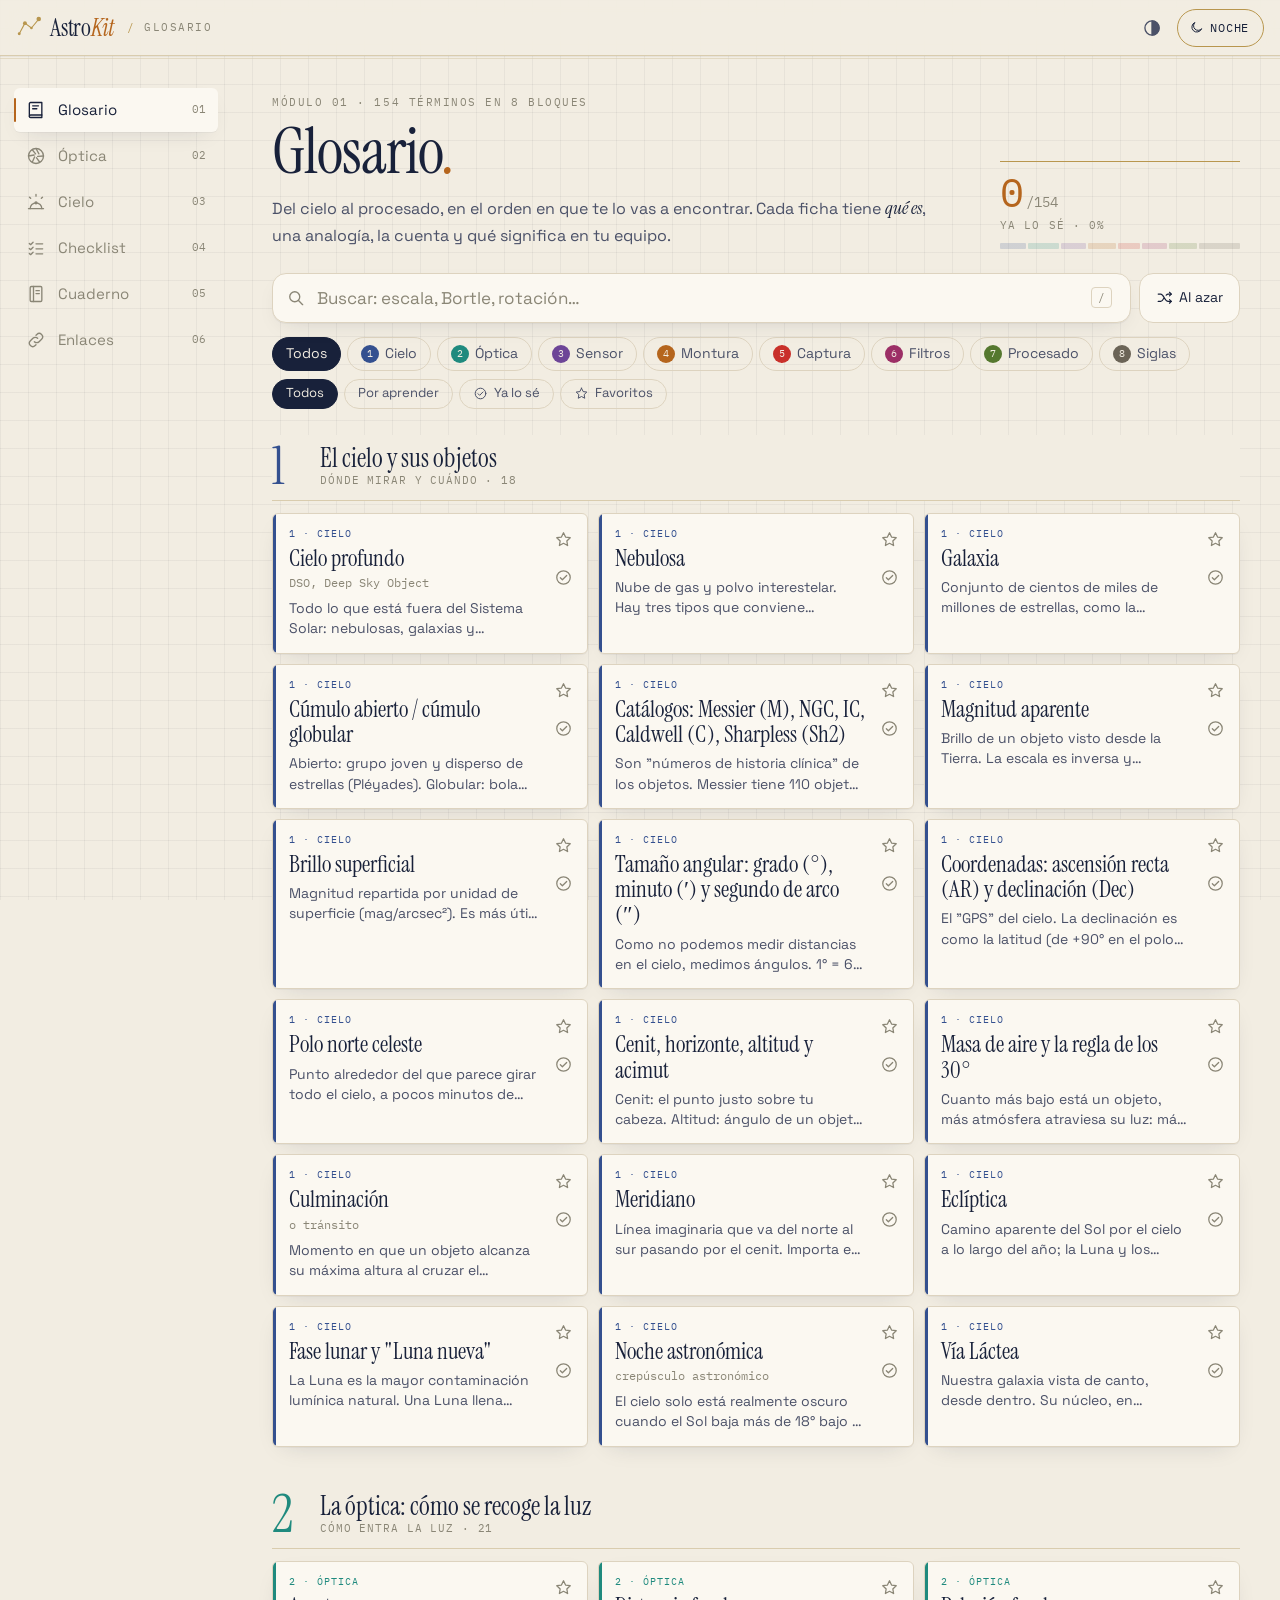
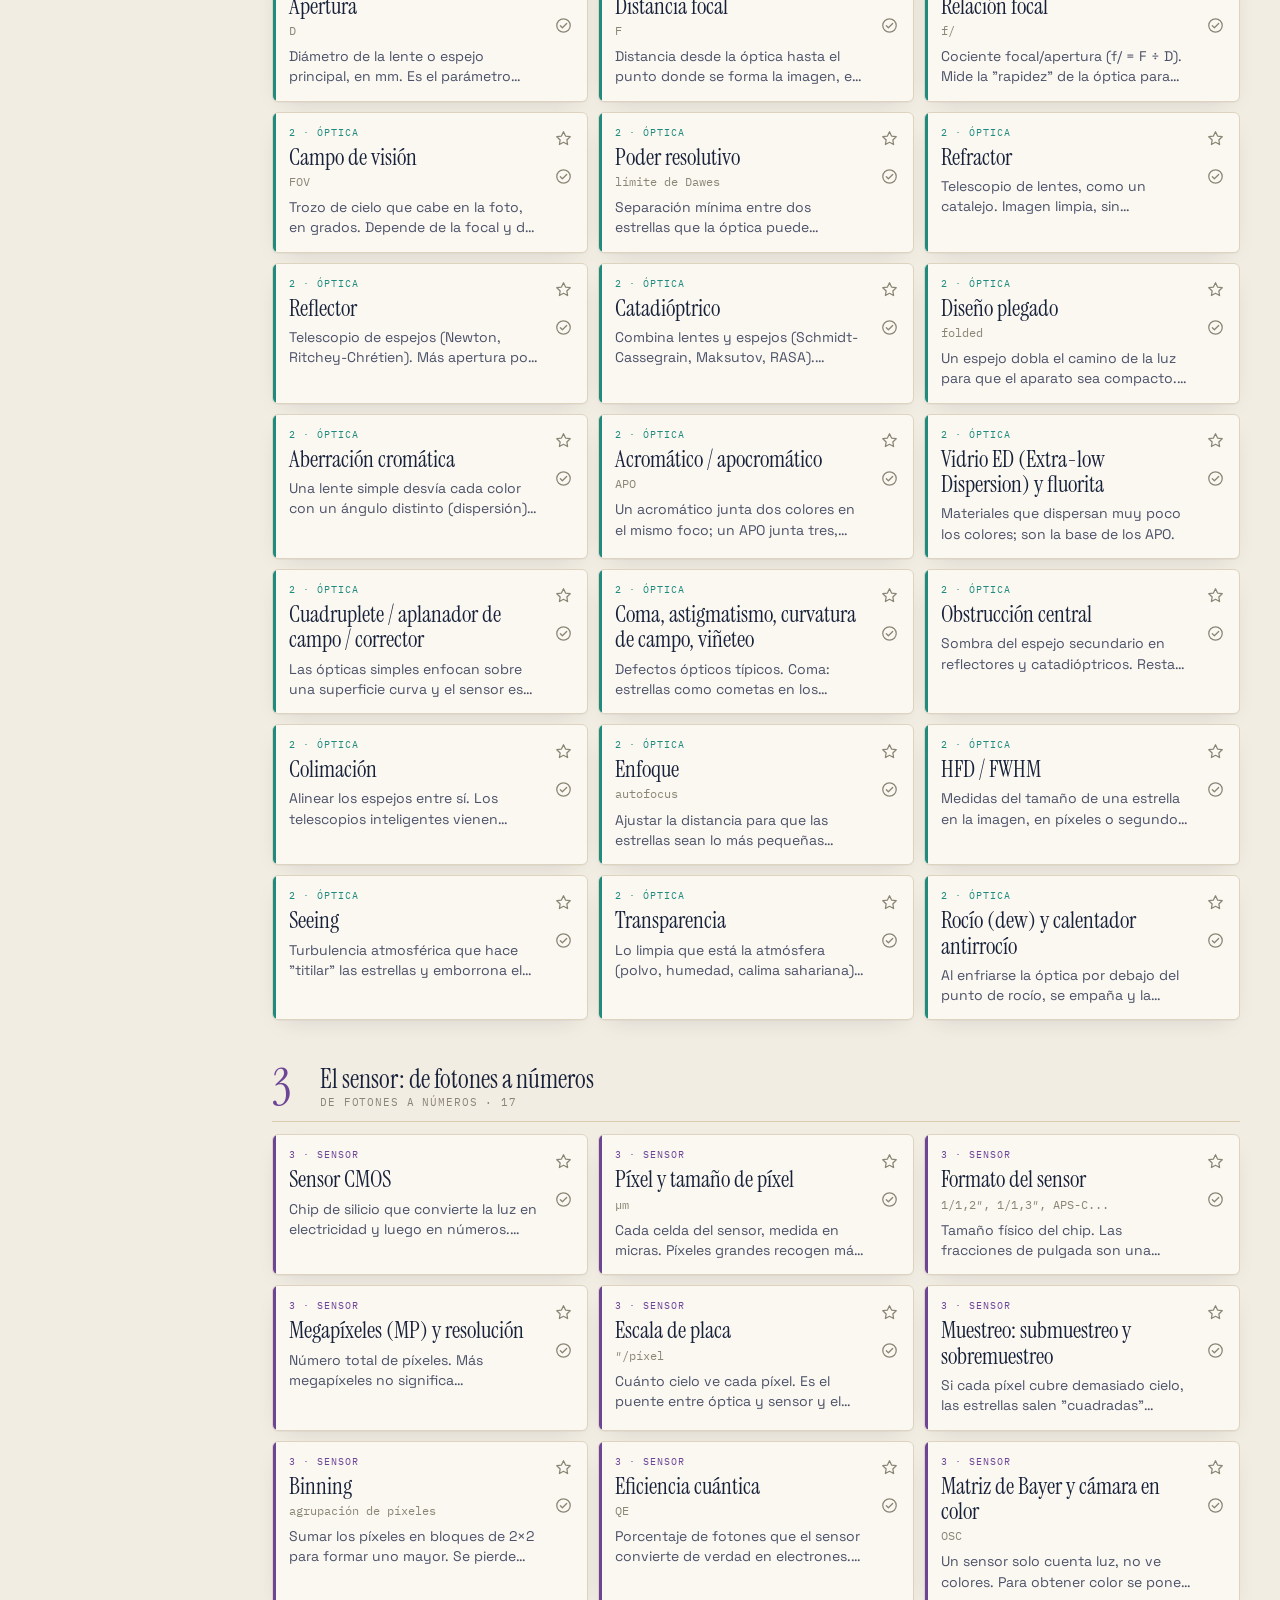
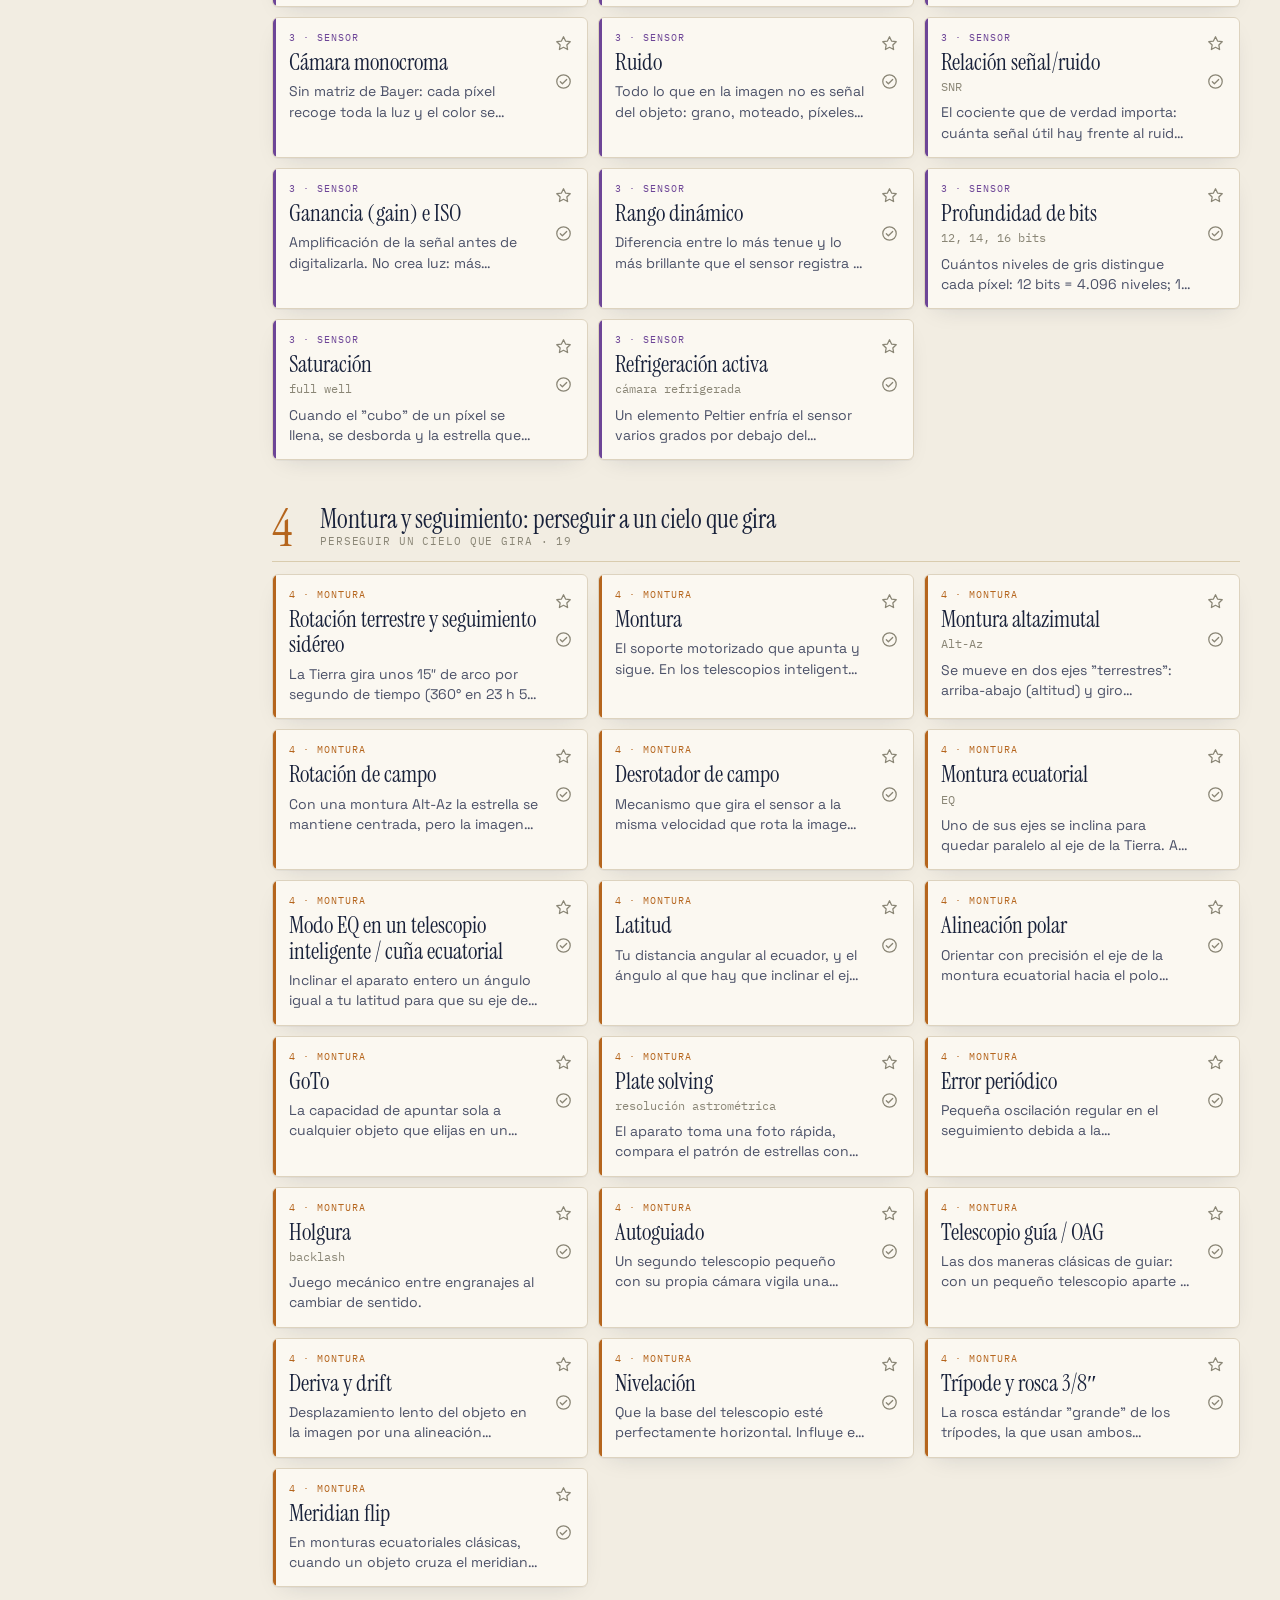
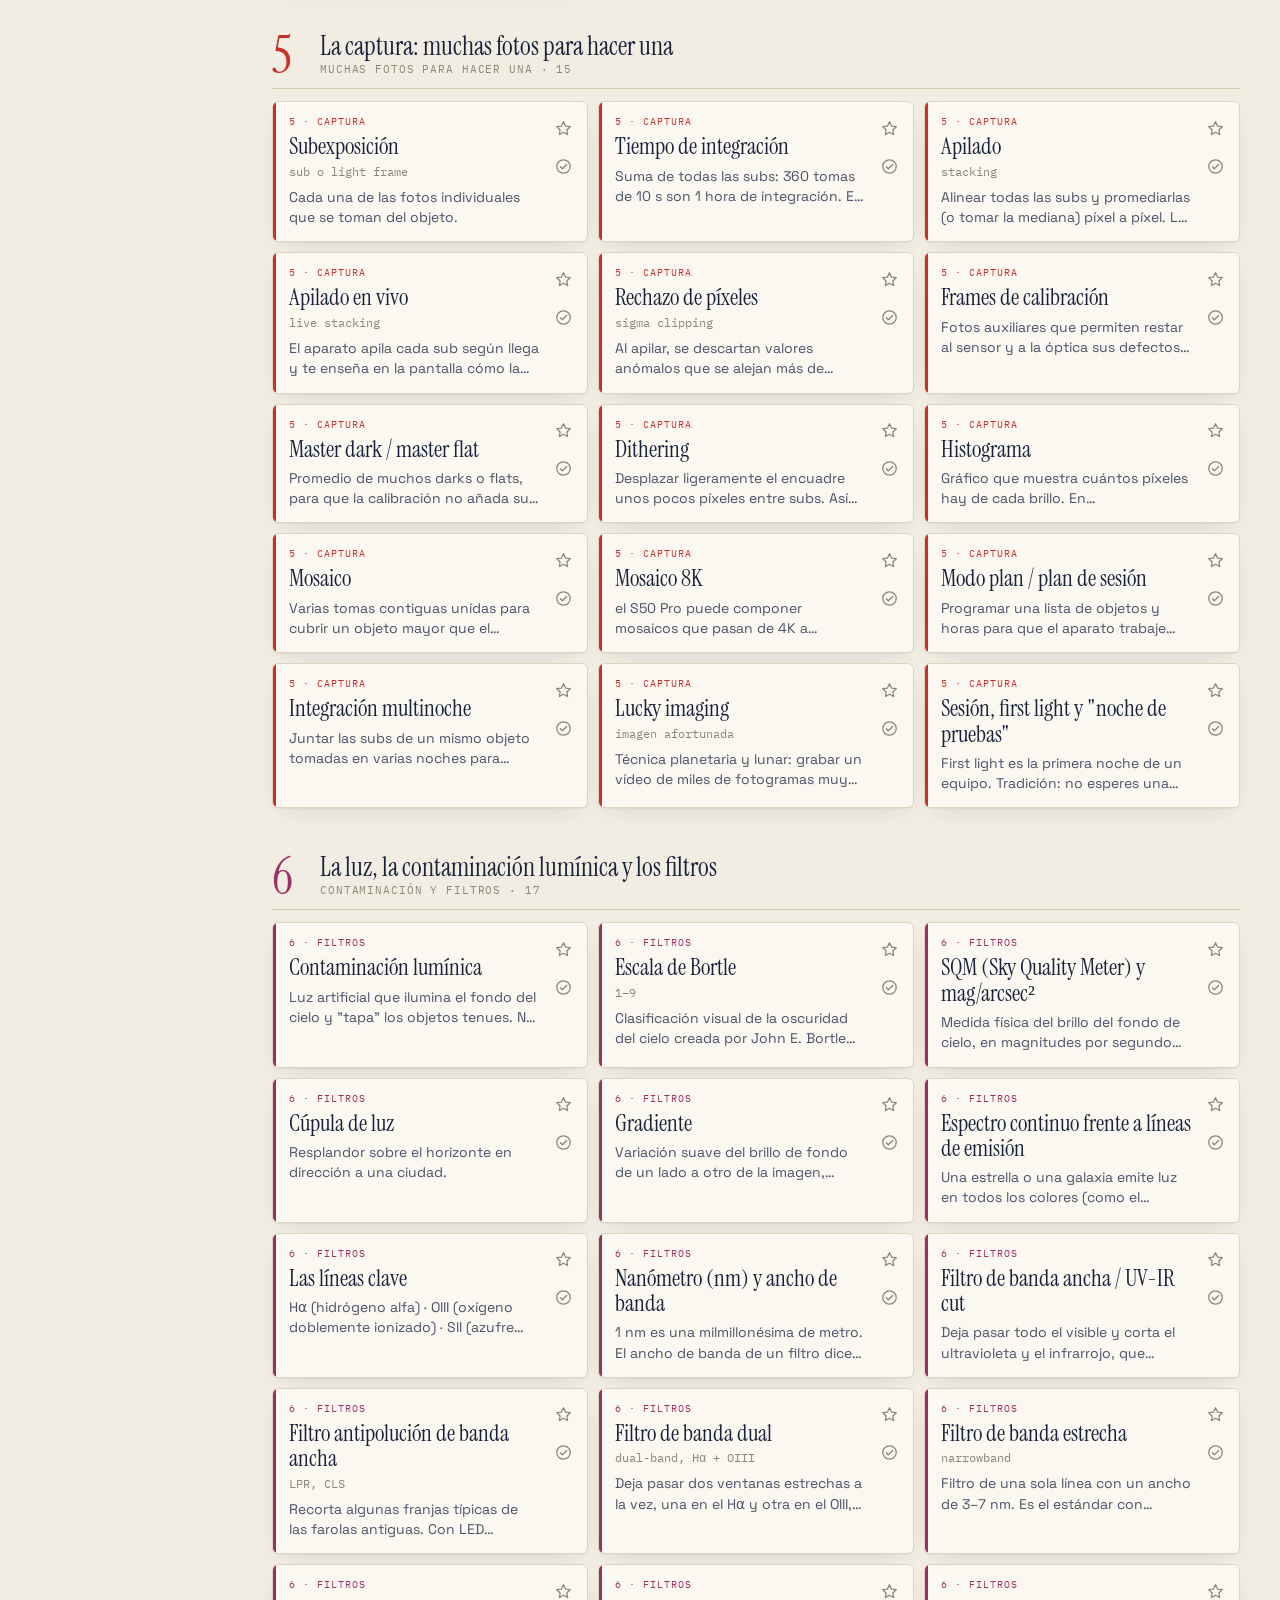
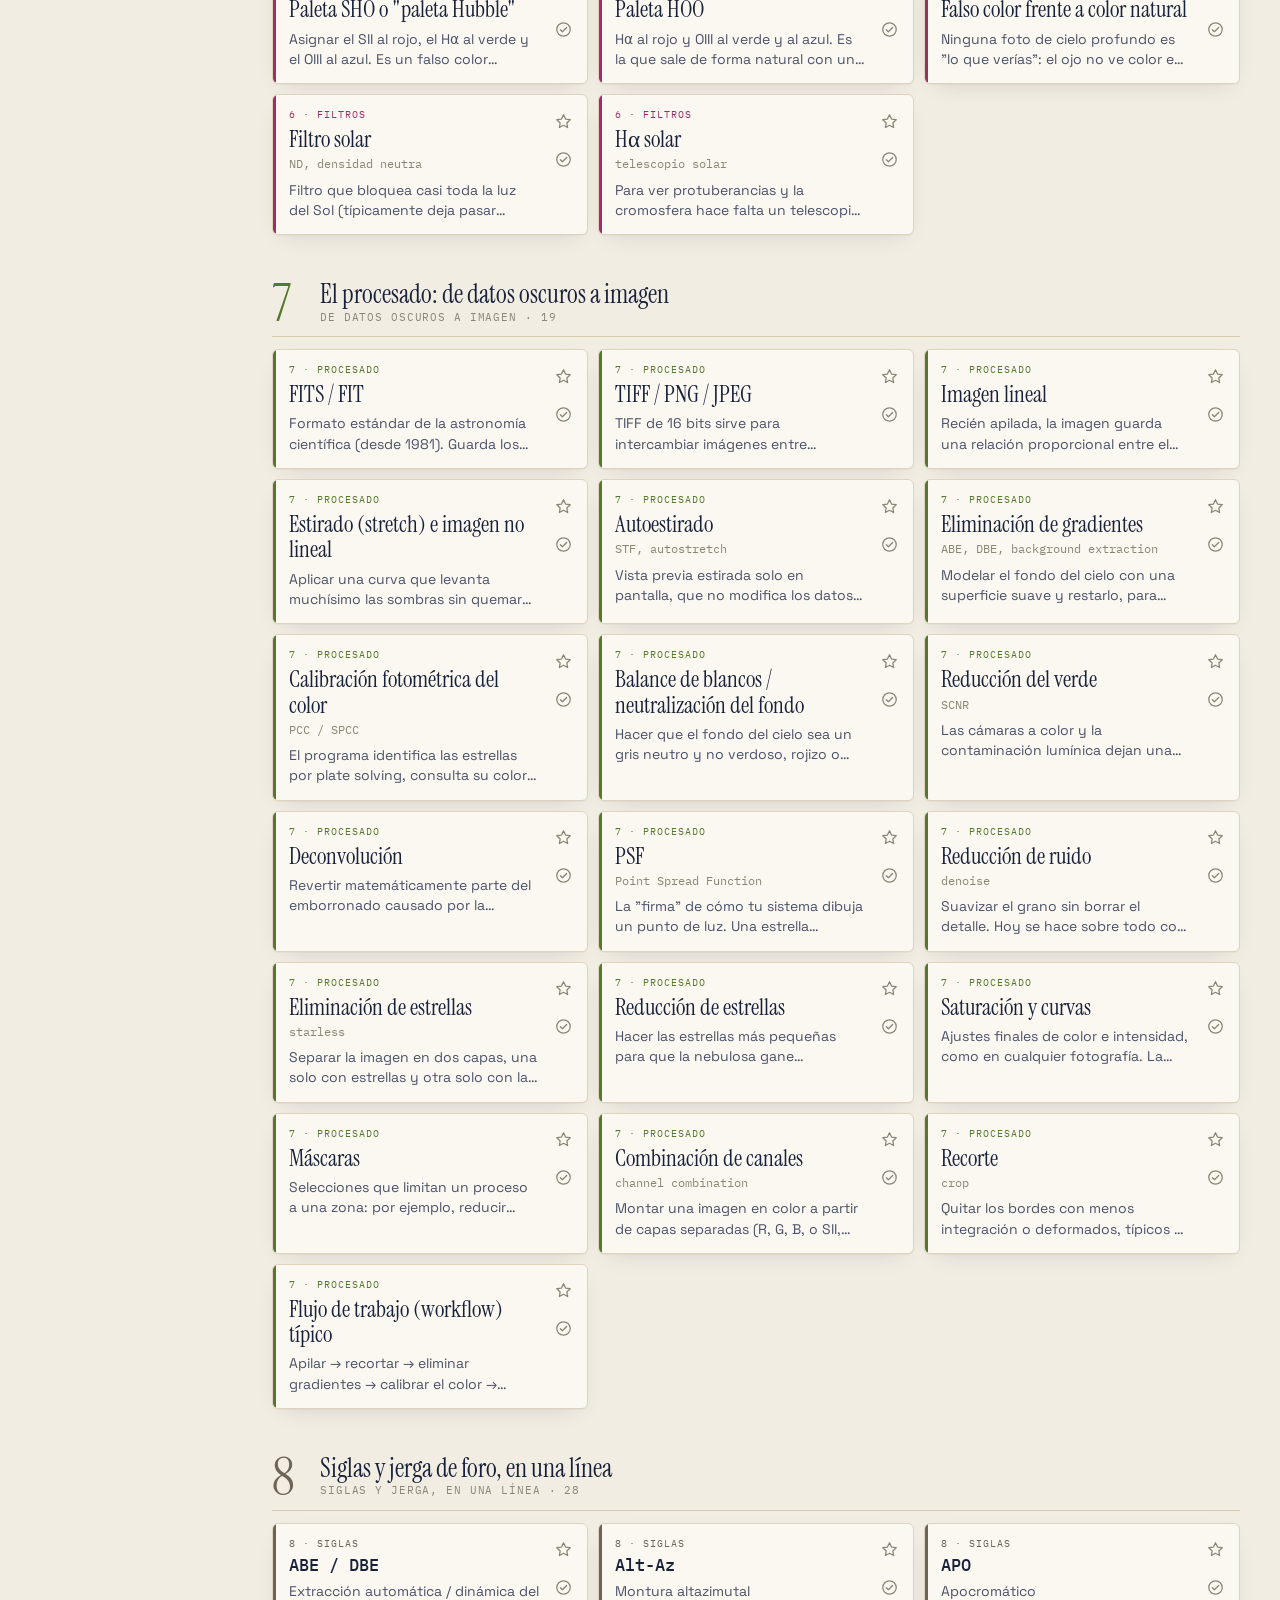
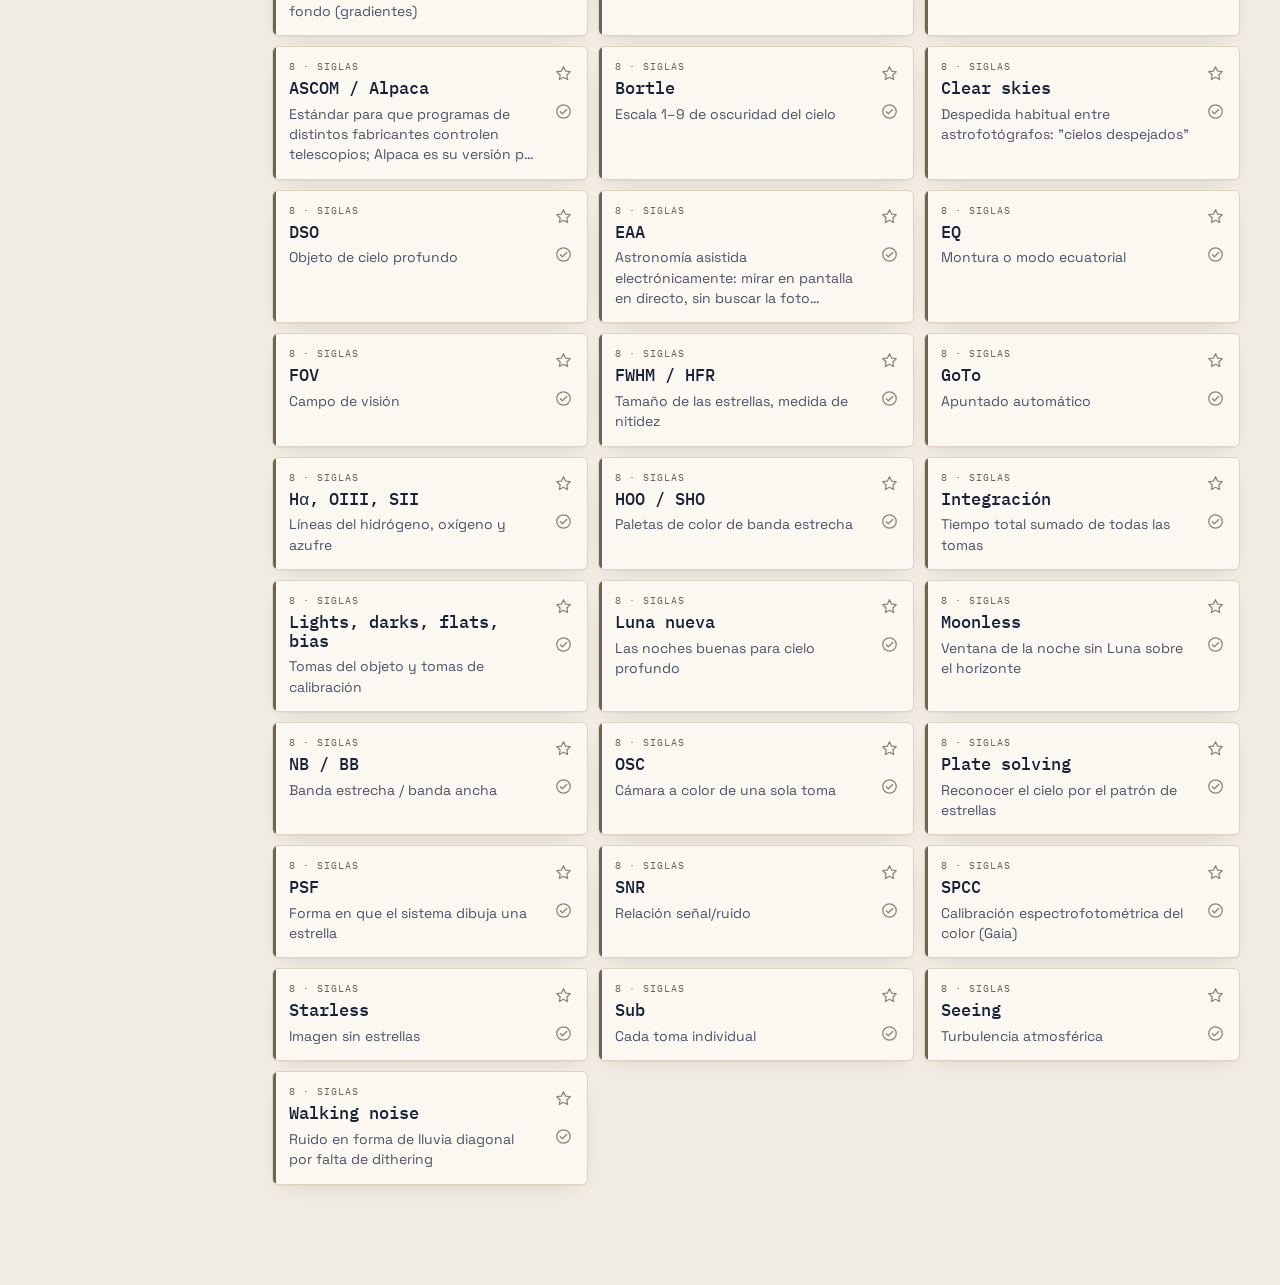
==== index.html @ 0f952213 "Fase 1: esqueleto de AstroKit, temas, modo noche, PWA y glosario - Navegación por hash, módulos con " ====
<!doctype html>
<html lang="es" data-tema="auto">
<head>
  <meta charset="utf-8">
  <!-- viewport-fit=cover: en el iPhone la app ocupa también la zona de la "isla" y la barra inferior -->
  <meta name="viewport" content="width=device-width, initial-scale=1, viewport-fit=cover">
  <title>AstroKit</title>
  <meta name="description" content="Glosario, calculadoras, planificador y cuaderno de astrofotografía.">

  <!-- PWA: datos para "Añadir a pantalla de inicio" -->
  <link rel="manifest" href="manifest.webmanifest">
  <meta name="theme-color" content="#0d1424">
  <meta name="apple-mobile-web-app-capable" content="yes">
  <meta name="mobile-web-app-capable" content="yes">
  <meta name="apple-mobile-web-app-status-bar-style" content="black-translucent">
  <meta name="apple-mobile-web-app-title" content="AstroKit">
  <link rel="apple-touch-icon" href="iconos/icono-180.png">
  <link rel="icon" href="iconos/icono.svg" type="image/svg+xml">

  <!--
    Aplicar el tema ANTES de pintar nada, para que de noche no haya un
    "fogonazo" blanco al abrir la app. Por eso va aquí, en línea y al principio.
  -->
  <script>
    try {
      var t = JSON.parse(localStorage.getItem('astrokit:tema') || '"auto"');
      var n = JSON.parse(localStorage.getItem('astrokit:noche') || 'false');
      document.documentElement.dataset.tema = t;
      if (n) document.documentElement.dataset.noche = 'si';
    } catch (e) { /* sin almacenamiento: se queda en "auto" */ }
  </script>

  <!-- Tipografías: Instrument Serif (titulares), Space Grotesk (texto), IBM Plex Mono (cifras).
       El service worker las guarda en caché la primera vez, así funcionan sin conexión. -->
  <link rel="preconnect" href="https://fonts.googleapis.com">
  <link rel="preconnect" href="https://fonts.gstatic.com" crossorigin>
  <link rel="stylesheet" href="https://fonts.googleapis.com/css2?family=IBM+Plex+Mono:wght@400;500&family=Instrument+Serif:ital@0;1&family=Space+Grotesk:wght@400;500;600&display=swap">

  <link rel="stylesheet" href="css/tokens.css">
  <link rel="stylesheet" href="css/base.css">
  <link rel="stylesheet" href="css/modulos.css">
</head>
<body>
  <!--
    Iconos: un "sprite" SVG. Cada <symbol> se dibuja una vez aquí y luego se usa
    en cualquier sitio con <svg><use href="#i-nombre"/></svg>. Todos son de trazo,
    así toman el color del texto (currentColor) y cambian solos con el tema.
  -->
  <svg width="0" height="0" style="position:absolute" aria-hidden="true">
    <defs>
      <symbol id="i-glosario" viewBox="0 0 24 24"><path d="M4 4.5A1.5 1.5 0 0 1 5.5 3H19v15H5.5A1.5 1.5 0 0 0 4 19.5v-15Z"/><path d="M4 19.5A1.5 1.5 0 0 0 5.5 21H19v-3"/><path d="M8 7h7M8 10.5h5"/></symbol>
      <symbol id="i-optica" viewBox="0 0 24 24"><circle cx="12" cy="12" r="9"/><path d="M12 3l3.5 6.5M21 12l-7 .5M16.5 19.5L12.5 14M7.5 19.5l2.8-6.4M3 12l6.8-1.2M7.5 4.5l4 5"/></symbol>
      <symbol id="i-cielo" viewBox="0 0 24 24"><path d="M3 20h18"/><path d="M5 20a7 7 0 0 1 14 0"/><path d="M12 3v2M4.2 6.2l1.4 1.4M19.8 6.2l-1.4 1.4"/><circle cx="12" cy="13" r="1.2" fill="currentColor"/></symbol>
      <symbol id="i-checklist" viewBox="0 0 24 24"><path d="M4 6.5l1.5 1.5L8.5 5M4 12.5l1.5 1.5 3-3M4 18.5l1.5 1.5 3-3"/><path d="M12 7h8M12 13h8M12 19h8"/></symbol>
      <symbol id="i-cuaderno" viewBox="0 0 24 24"><rect x="5" y="3" width="14" height="18" rx="1.5"/><path d="M9 3v18M12 8h4M12 11.5h4"/></symbol>
      <symbol id="i-enlaces" viewBox="0 0 24 24"><path d="M10 14a4 4 0 0 0 5.7 0l3-3a4 4 0 0 0-5.7-5.7l-1 1"/><path d="M14 10a4 4 0 0 0-5.7 0l-3 3a4 4 0 0 0 5.7 5.7l1-1"/></symbol>
      <symbol id="i-luna" viewBox="0 0 24 24"><path d="M20 14.5A8 8 0 1 1 9.5 4a6.5 6.5 0 0 0 10.5 10.5Z"/></symbol>
      <symbol id="i-sol" viewBox="0 0 24 24"><circle cx="12" cy="12" r="4"/><path d="M12 2.5v2M12 19.5v2M2.5 12h2M19.5 12h2M5.3 5.3l1.4 1.4M17.3 17.3l1.4 1.4M5.3 18.7l1.4-1.4M17.3 6.7l1.4-1.4"/></symbol>
      <symbol id="i-auto" viewBox="0 0 24 24"><circle cx="12" cy="12" r="8.5"/><path d="M12 3.5v17A8.5 8.5 0 0 0 12 3.5Z" fill="currentColor"/></symbol>
      <symbol id="i-oscuro" viewBox="0 0 24 24"><circle cx="12" cy="12" r="8.5"/><path d="M15.5 14.8A5.5 5.5 0 0 1 9.2 8.5a5.5 5.5 0 1 0 6.3 6.3Z" fill="currentColor"/></symbol>
      <symbol id="i-estrella" viewBox="0 0 24 24"><path d="M12 3.5l2.6 5.4 5.9.8-4.3 4.1 1 5.8L12 16.8l-5.2 2.8 1-5.8-4.3-4.1 5.9-.8L12 3.5Z"/></symbol>
      <symbol id="i-check" viewBox="0 0 24 24"><circle cx="12" cy="12" r="8.5"/><path d="M8 12.3l2.6 2.6L16 9.5"/></symbol>
      <symbol id="i-buscar" viewBox="0 0 24 24"><circle cx="10.5" cy="10.5" r="6"/><path d="M15 15l5 5"/></symbol>
      <symbol id="i-azar" viewBox="0 0 24 24"><path d="M3 7h3.5c4 0 5.5 10 10 10H21M3 17h3.5c1.7 0 2.9-1.8 4-4M14 8.5c.8-.9 1.7-1.5 2.5-1.5H21"/><path d="M18.5 4.5L21 7l-2.5 2.5M18.5 14.5L21 17l-2.5 2.5"/></symbol>
      <symbol id="i-atras" viewBox="0 0 24 24"><path d="M15 5l-7 7 7 7"/></symbol>
      <symbol id="i-sig" viewBox="0 0 24 24"><path d="M9 5l7 7-7 7"/></symbol>
      <symbol id="i-cerrar" viewBox="0 0 24 24"><path d="M6 6l12 12M18 6L6 18"/></symbol>
      <symbol id="i-telescopio" viewBox="0 0 24 24"><path d="M3.5 11.5l13-5 2 5-13 5-2-5Z"/><path d="M16.5 6.5l3-1 2 5-3 1M10 15l-3 6M12 14.3l3 6.7"/></symbol>
      <!-- Marca de AstroKit: una pequeña constelación -->
      <symbol id="i-marca" viewBox="0 0 32 32"><path d="M4 23L11 10l8 6 9-11" fill="none"/><g fill="currentColor" stroke="none"><circle cx="4" cy="23" r="1.8"/><circle cx="11" cy="10" r="2.4"/><circle cx="19" cy="16" r="1.6"/><circle cx="28" cy="5" r="2.8"/></g></symbol>
    </defs>
  </svg>

  <!-- Velo para atenuar el brillo en modo noche (una capa negra semitransparente encima de todo) -->
  <div class="velo-noche" id="velo" aria-hidden="true"></div>

  <div class="app">
    <!-- ===== CABECERA: siempre visible, con el botón de modo noche ===== -->
    <header class="cabecera">
      <a class="marca" href="#glosario" aria-label="AstroKit, inicio">
        <svg class="marca__icono"><use href="#i-marca"/></svg>
        <span class="marca__texto">Astro<em>Kit</em></span>
      </a>
      <div class="cabecera__titulo" id="titulo-modulo" aria-live="polite"></div>
      <div class="cabecera__acciones">
        <label class="atenuador" id="atenuador" title="Brillo en modo noche">
          <span class="sr">Brillo</span>
          <input type="range" min="0" max="80" step="5" value="0" id="brillo-noche">
        </label>
        <button class="boton-icono" id="boton-tema" type="button" aria-label="Cambiar tema claro/oscuro">
          <svg><use href="#i-auto"/></svg>
        </button>
        <button class="boton-noche" id="boton-noche" type="button" aria-pressed="false">
          <svg><use href="#i-luna"/></svg><span>Noche</span>
        </button>
      </div>
    </header>

    <!-- ===== NAVEGACIÓN: barra inferior en el móvil, columna lateral en pantallas grandes ===== -->
    <nav class="navegacion" id="navegacion" aria-label="Módulos"></nav>

    <!-- ===== CONTENIDO: aquí se monta el módulo activo ===== -->
    <main class="contenido" id="contenido" tabindex="-1">
      <!-- Este aviso solo se ve si el JavaScript no llega a arrancar: lo normal es
           abrir index.html con doble clic (file://), donde el navegador bloquea
           los módulos JS y los JSON por seguridad. app.js lo sustituye al arrancar. -->
      <section class="pronto">
        <h1 class="titular">Abre AstroKit<em>.</em></h1>
        <p class="entradilla">Para funcionar necesita un pequeño servidor local. En el Mac,
          haz doble clic en <strong>abrir_astrokit.command</strong> (en la carpeta AstroKit),
          o en la Terminal: <code>python3 -m http.server 8000</code> y visita
          <code>http://localhost:8000</code>.</p>
      </section>
    </main>
  </div>

  <!-- type="module" permite usar import/export entre archivos JS (necesita servidor, no file://) -->
  <script type="module" src="js/app.js"></script>
</body>
</html>
---- css/tokens.css ----
/* ==========================================================================
   tokens.css — La "paleta" de AstroKit
   --------------------------------------------------------------------------
   Aquí NO hay maquetación: solo variables (colores, tipografías, medidas).
   El resto de CSS usa siempre var(--algo), así que para cambiar el aspecto
   de toda la app basta con tocar este archivo.

   La identidad mezcla las tres direcciones que elegiste:
     A · Atlas celeste  → tinta azul noche, pergamino, filetes dorados, serif.
     B · Instrumento    → cifras en monoespaciada, retícula, acento ámbar.
     C · Espectro       → cada bloque temático lleva un color de línea espectral.

   Hay tres modos:
     claro  (pergamino)      → data-tema="claro"
     oscuro (tinta)          → data-tema="oscuro"
     auto                    → sigue el ajuste del sistema
     noche  (rojo sobre negro) → data-noche="si", gana sobre todos los demás
   ========================================================================== */

:root {
  /* --- Tipografías --- */
  --f-titular: "Instrument Serif", "Iowan Old Style", Georgia, serif;
  --f-texto: "Space Grotesk", system-ui, -apple-system, "Segoe UI", sans-serif;
  --f-cifra: "IBM Plex Mono", ui-monospace, "SF Mono", Menlo, monospace;

  /* --- Medidas --- */
  --radio: 6px;
  --radio-g: 14px;
  --hueco: 16px;
  --ancho-lectura: 68ch;
  --alto-cabecera: 56px;
  --alto-nav: 64px;
  --zona-segura-abajo: env(safe-area-inset-bottom, 0px); /* barra del iPhone */
  --zona-segura-arriba: env(safe-area-inset-top, 0px);

  /* --- Movimiento --- */
  --t-rapida: 140ms;
  --t-media: 260ms;
  --curva: cubic-bezier(.2, .7, .2, 1);

  color-scheme: light;
}

/* ---------- MODO CLARO: "pergamino" (por defecto) ---------- */
:root {
  --fondo: #f2ede2;          /* papel */
  --fondo-2: #e9e2d3;        /* papel un tono más hondo */
  --superficie: #fbf8f1;     /* fichas */
  --tinta: #18213a;          /* texto principal: azul tinta */
  --tinta-2: #4b5168;        /* texto secundario */
  --tinta-3: #8a8676;        /* pistas, etiquetas */
  --filete: #b8964e;         /* dorado de los grabados */
  --filete-suave: #d9ccae;
  --borde: #ddd3bf;
  --acento: #b5651d;         /* ámbar instrumental */
  --acento-texto: #fff8ec;
  --reticula: rgba(24, 33, 58, .05);
  --sombra: 0 1px 0 rgba(24, 33, 58, .04), 0 8px 24px -12px rgba(24, 33, 58, .18);
  --resalte: rgba(181, 101, 29, .22);   /* fondo de las coincidencias del buscador */

  /* Colores espectrales de los 8 bloques del glosario */
  --b1: #34508f;  /* el cielo — índigo nocturno */
  --b2: #1f8a7e;  /* óptica — OIII, verde azulado */
  --b3: #6d4597;  /* sensor — violeta */
  --b4: #b5651d;  /* montura — ámbar */
  --b5: #c9302a;  /* captura — Hα, rojo */
  --b6: #9c2f66;  /* filtros — magenta SII */
  --b7: #55782f;  /* procesado — verde */
  --b8: #6b6457;  /* siglas — gris tinta */
}

/* ---------- MODO OSCURO: "tinta" ---------- */
/* Se aplica si el usuario lo elige, o si está en "auto" y el sistema está en
   oscuro. CSS no permite combinar un selector con una @media en la misma regla,
   así que la lista de colores aparece dos veces: si cambias una, cambia la otra. */
:root[data-tema="oscuro"] {
  color-scheme: dark;
  --fondo: #0b1222;
  --fondo-2: #0f182c;
  --superficie: #121c33;
  --tinta: #ebe2cb;
  --tinta-2: #b4b3ad;
  --tinta-3: #7d8496;
  --filete: #c9a85c;
  --filete-suave: #3a3a3c;
  --borde: #22304d;
  --acento: #f2a33a;
  --acento-texto: #1b1206;
  --reticula: rgba(201, 168, 92, .055);
  --sombra: 0 1px 0 rgba(0, 0, 0, .3), 0 10px 30px -14px rgba(0, 0, 0, .7);
  --resalte: rgba(242, 163, 58, .28);
  --b1: #7f9be0; --b2: #4fc4b5; --b3: #ad8ae0; --b4: #f2a33a;
  --b5: #f0645c; --b6: #e0709f; --b7: #9cc265; --b8: #a59d8c;
}
@media (prefers-color-scheme: dark) {
  :root[data-tema="auto"] {
    color-scheme: dark;
    --fondo: #0b1222;
    --fondo-2: #0f182c;
    --superficie: #121c33;
    --tinta: #ebe2cb;
    --tinta-2: #b4b3ad;
    --tinta-3: #7d8496;
    --filete: #c9a85c;
    --filete-suave: #3a3a3c;
    --borde: #22304d;
    --acento: #f2a33a;
    --acento-texto: #1b1206;
    --reticula: rgba(201, 168, 92, .055);
    --sombra: 0 1px 0 rgba(0, 0, 0, .3), 0 10px 30px -14px rgba(0, 0, 0, .7);
    --resalte: rgba(242, 163, 58, .28);
    --b1: #7f9be0; --b2: #4fc4b5; --b3: #ad8ae0; --b4: #f2a33a;
    --b5: #f0645c; --b6: #e0709f; --b7: #9cc265; --b8: #a59d8c;
  }
}

/* ---------- MODO NOCHE: rojo sobre negro ----------
   La retina tiene dos tipos de células: conos (color, luz de día) y bastones
   (visión nocturna). Los bastones son casi ciegos al rojo por encima de
   ~620 nm, así que una luz roja tenue no "deslumbra" la visión nocturna,
   que tarda 20–30 minutos en recuperarse si la estropeas.
   Por eso aquí TODOS los colores tienen azul = 0 y muy poco verde:
   la luz que emite la pantalla queda en la zona roja del espectro. */
:root[data-noche="si"] {
  color-scheme: dark;
  --fondo: #000000;
  --fondo-2: #070000;
  --superficie: #0d0100;
  --tinta: #e0240b;          /* rojo principal */
  --tinta-2: #a81a00;
  --tinta-3: #6e1000;
  --filete: #8a1600;
  --filete-suave: #2a0500;
  --borde: #2a0500;
  --acento: #ff3300;
  --acento-texto: #000000;
  --reticula: rgba(255, 40, 0, .05);
  --sombra: none;
  --resalte: rgba(255, 40, 0, .25);
  /* los bloques se distinguen solo por la intensidad del rojo */
  --b1: #c41e00; --b2: #e02a00; --b3: #a81800; --b4: #ff3300;
  --b5: #ff2200; --b6: #b81c00; --b7: #d42600; --b8: #7a1200;
}
---- css/base.css ----
/* ==========================================================================
   base.css — Maquetación general, cabecera, navegación y piezas comunes
   ========================================================================== */

/* ---------- Reinicio mínimo ---------- */
*, *::before, *::after { box-sizing: border-box; }
html { -webkit-text-size-adjust: 100%; }
body, h1, h2, h3, h4, p, ul, ol, figure, blockquote { margin: 0; }
ul, ol { padding: 0; }
button, input, select, textarea { font: inherit; color: inherit; }
button { cursor: pointer; background: none; border: 0; padding: 0; }
img, svg { display: block; max-width: 100%; }
a { color: inherit; }

/* Iconos del sprite: trazo fino que hereda el color del texto */
.app svg, .velo-noche svg {
  width: 1.25em; height: 1.25em;
  stroke: currentColor; stroke-width: 1.6;
  stroke-linecap: round; stroke-linejoin: round;
  fill: none; flex-shrink: 0;
}

/* Texto solo para lectores de pantalla (accesibilidad) */
.sr {
  position: absolute; width: 1px; height: 1px; overflow: hidden;
  clip: rect(0 0 0 0); white-space: nowrap;
}

/* ---------- Cuerpo ---------- */
body {
  font-family: var(--f-texto);
  font-size: 16px;
  line-height: 1.6;
  color: var(--tinta);
  background-color: var(--fondo);
  /* Retícula de instrumento (dirección B): dos degradados de 1px que se repiten */
  background-image:
    linear-gradient(var(--reticula) 1px, transparent 1px),
    linear-gradient(90deg, var(--reticula) 1px, transparent 1px);
  background-size: 28px 28px;
  background-attachment: fixed;
  min-height: 100vh;
  min-height: 100dvh;
  -webkit-font-smoothing: antialiased;
  transition: background-color var(--t-media), color var(--t-media);
}

::selection { background: var(--resalte); }

:focus-visible {
  outline: 2px solid var(--acento);
  outline-offset: 2px;
  border-radius: 3px;
}

/* ---------- Estructura de la app ----------
   Móvil (por defecto): cabecera arriba, contenido, barra de navegación abajo.
   Pantalla ancha (≥ 900 px): columna lateral de navegación a la izquierda. */
.app {
  min-height: 100dvh;
  padding-bottom: calc(var(--alto-nav) + var(--zona-segura-abajo));
}

/* ---------- Cabecera ---------- */
.cabecera {
  position: sticky; top: 0; z-index: 20;
  display: flex; align-items: center; gap: 12px;
  height: calc(var(--alto-cabecera) + var(--zona-segura-arriba));
  padding: var(--zona-segura-arriba) var(--hueco) 0;
  background: color-mix(in srgb, var(--fondo) 88%, transparent);
  -webkit-backdrop-filter: blur(12px) saturate(1.2);
  backdrop-filter: blur(12px) saturate(1.2);
  border-bottom: 1px solid var(--filete-suave);
}
/* filete dorado doble bajo la cabecera, como en los atlas grabados */
.cabecera::after {
  content: ""; position: absolute; left: 0; right: 0; bottom: -4px;
  border-bottom: 1px solid var(--filete-suave); opacity: .6;
  pointer-events: none;
}

.marca {
  display: flex; align-items: center; gap: 8px;
  text-decoration: none; color: var(--tinta);
}
.app .marca__icono {
  width: 26px; height: 26px; color: var(--filete); stroke-width: 1.3;
}
.marca__texto {
  font-family: var(--f-titular); font-size: 24px; line-height: 1; letter-spacing: -.01em;
}
.marca__texto em { color: var(--acento); }

.cabecera__titulo {
  flex: 1; min-width: 0;
  font-family: var(--f-cifra); font-size: 11px; letter-spacing: .14em;
  text-transform: uppercase; color: var(--tinta-3);
  white-space: nowrap; overflow: hidden; text-overflow: ellipsis;
}
.cabecera__titulo::before { content: "/ "; color: var(--filete); }
.cabecera__titulo:empty::before { content: ""; }

.cabecera__acciones { display: flex; align-items: center; gap: 6px; }

.boton-icono {
  display: grid; place-items: center;
  width: 38px; height: 38px; border-radius: 50%;
  color: var(--tinta-2);
  transition: background var(--t-rapida), color var(--t-rapida);
}
.boton-icono:hover { background: var(--fondo-2); color: var(--tinta); }

/* El botón de modo noche: siempre visible y fácil de acertar a oscuras */
.boton-noche {
  display: flex; align-items: center; gap: 6px;
  height: 38px; padding: 0 14px 0 11px; border-radius: 19px;
  font-family: var(--f-cifra); font-size: 12px; letter-spacing: .06em; text-transform: uppercase;
  color: var(--tinta);
  border: 1px solid var(--filete);
  transition: background var(--t-rapida), color var(--t-rapida), border-color var(--t-rapida);
}
.boton-noche:hover { background: var(--fondo-2); }
.boton-noche[aria-pressed="true"] {
  background: var(--acento); color: var(--acento-texto); border-color: var(--acento);
}

/* Atenuador de brillo: solo aparece en modo noche */
.atenuador { display: none; align-items: center; }
:root[data-noche="si"] .atenuador { display: flex; }
/* Deslizador dibujado a mano: el del navegador trae grises claros que de noche deslumbran */
.atenuador input {
  width: 74px; height: 22px; background: transparent;
  -webkit-appearance: none; appearance: none;
}
.atenuador input::-webkit-slider-runnable-track { height: 3px; border-radius: 2px; background: var(--tinta-3); }
.atenuador input::-moz-range-track { height: 3px; border-radius: 2px; background: var(--tinta-3); }
.atenuador input::-webkit-slider-thumb {
  -webkit-appearance: none; width: 16px; height: 16px; margin-top: -6.5px;
  border-radius: 50%; border: 0; background: var(--acento);
}
.atenuador input::-moz-range-thumb { width: 16px; height: 16px; border-radius: 50%; border: 0; background: var(--acento); }
/* En el móvil, de noche, el deslizador ocupa el sitio del título del módulo */
@media (max-width: 520px) {
  :root[data-noche="si"] .cabecera__titulo { visibility: hidden; }
  :root[data-noche="si"] .boton-noche span { display: none; }
  :root[data-noche="si"] .boton-noche { padding: 0 11px; }
}

/* Velo negro para bajar aún más el brillo de noche (opacidad desde JS) */
.velo-noche {
  position: fixed; inset: 0; z-index: 100; pointer-events: none;
  background: #000; opacity: 0; transition: opacity var(--t-media);
}
:root:not([data-noche="si"]) .velo-noche { opacity: 0 !important; }

/* ---------- Navegación ---------- */
.navegacion {
  position: fixed; left: 0; right: 0; bottom: 0; z-index: 20;
  display: flex; justify-content: space-around;
  height: calc(var(--alto-nav) + var(--zona-segura-abajo));
  padding: 6px 4px var(--zona-segura-abajo);
  background: color-mix(in srgb, var(--superficie) 92%, transparent);
  -webkit-backdrop-filter: blur(14px);
  backdrop-filter: blur(14px);
  border-top: 1px solid var(--borde);
}
.nav__enlace {
  position: relative;
  flex: 1; max-width: 90px;
  display: flex; flex-direction: column; align-items: center; justify-content: center; gap: 3px;
  text-decoration: none; color: var(--tinta-3);
  font-size: 10.5px; letter-spacing: .02em;
  border-radius: var(--radio);
  transition: color var(--t-rapida);
}
.app .nav__enlace svg { width: 23px; height: 23px; }
.nav__enlace:hover { color: var(--tinta-2); }
.nav__enlace[aria-current="page"] { color: var(--tinta); }
/* rayita de color sobre el módulo activo */
.nav__enlace[aria-current="page"]::before {
  content: ""; position: absolute; top: -6px; left: 30%; right: 30%;
  height: 2px; border-radius: 2px; background: var(--acento);
}
.nav__num { display: none; }

@media (min-width: 900px) {
  .app {
    display: grid;
    grid-template-columns: 232px 1fr;
    grid-template-rows: auto 1fr;
    padding-bottom: 0;
  }
  .cabecera { grid-column: 1 / -1; }
  .navegacion {
    position: sticky; top: calc(var(--alto-cabecera) + 8px);
    align-self: start;
    flex-direction: column; justify-content: flex-start; gap: 2px;
    height: auto; padding: 24px 14px;
    background: none; backdrop-filter: none; -webkit-backdrop-filter: none;
    border-top: 0;
  }
  .nav__enlace {
    flex: none; max-width: none;
    flex-direction: row; justify-content: flex-start; gap: 12px;
    padding: 10px 12px;
    font-size: 15px; letter-spacing: 0;
  }
  .app .nav__enlace svg { width: 20px; height: 20px; }
  .nav__enlace:hover { background: var(--fondo-2); }
  .nav__enlace[aria-current="page"] { background: var(--superficie); box-shadow: var(--sombra); }
  .nav__enlace[aria-current="page"]::before {
    top: 10px; bottom: 10px; left: 0; right: auto; width: 2px; height: auto;
  }
  /* numeración tipo instrumento: 01, 02... */
  .nav__num {
    display: inline; margin-left: auto;
    font-family: var(--f-cifra); font-size: 11px; color: var(--tinta-3);
  }
}

/* ---------- Contenido ---------- */
.contenido {
  width: 100%; max-width: 1080px; margin: 0 auto;
  padding: 20px var(--hueco) 48px;
  outline: none;
}
@media (min-width: 900px) {
  .contenido { padding: 32px 40px 64px; margin: 0; }
}

/* Entrada suave del módulo al cambiar de pantalla */
.entrada { animation: entrada var(--t-media) var(--curva) both; }
@keyframes entrada {
  from { opacity: 0; transform: translateY(6px); }
  to { opacity: 1; transform: none; }
}
@media (prefers-reduced-motion: reduce) {
  *, *::before, *::after { animation: none !important; transition: none !important; }
}

/* ---------- Piezas tipográficas comunes ---------- */
.etiqueta {
  font-family: var(--f-cifra); font-size: 11px; letter-spacing: .14em;
  text-transform: uppercase; color: var(--tinta-3);
}
.titular {
  font-family: var(--f-titular); font-weight: 400;
  font-size: clamp(38px, 8vw, 64px); line-height: .95; letter-spacing: -.015em;
}
.titular em { font-style: italic; color: var(--acento); }
.entradilla { color: var(--tinta-2); max-width: var(--ancho-lectura); }
.cifra { font-family: var(--f-cifra); font-variant-numeric: tabular-nums; }

/* Espectro: la tira de colores de los 8 bloques (dirección C) */
.espectro { display: flex; gap: 3px; height: 4px; }
.espectro span { flex: 1; border-radius: 1px; }

/* ---------- Pantalla "próximamente" para módulos aún no construidos ---------- */
.pronto {
  max-width: 560px; margin: 8vh auto 0; text-align: center;
  display: flex; flex-direction: column; align-items: center; gap: 14px;
}
.app .pronto svg { width: 54px; height: 54px; stroke: var(--filete); stroke-width: 1.1; }
.pronto .titular { font-size: clamp(34px, 7vw, 48px); }
.pronto__fase {
  font-family: var(--f-cifra); font-size: 12px; color: var(--tinta-3);
  border: 1px dashed var(--filete); border-radius: 20px; padding: 4px 12px;
}
---- css/modulos.css ----
/* ==========================================================================
   modulos.css — Estilos de cada módulo
   La variable --color la pone el HTML en cada bloque/tarjeta/ficha con el
   color espectral de su bloque (var(--b1) ... var(--b8)).
   ========================================================================== */

/* ==========================================================================
   GLOSARIO · lista
   ========================================================================== */
.glosario__cabecera {
  display: grid; gap: 20px; align-items: end;
  margin-bottom: 24px;
}
.glosario__cabecera .titular { margin: 8px 0 12px; }
.marca-texto { font-family: var(--f-titular); font-style: italic; font-size: 1.12em; color: var(--tinta); }
@media (min-width: 720px) {
  .glosario__cabecera { grid-template-columns: 1fr 240px; }
}

/* Progreso "ya lo sé" */
.progreso {
  border-top: 1px solid var(--filete); padding-top: 10px;
}
.progreso__cifra { display: flex; align-items: baseline; }
.progreso__cifra strong { font-size: 40px; font-weight: 400; line-height: 1; color: var(--acento); }
.progreso__cifra span { color: var(--tinta-3); font-size: 14px; margin-left: 2px; }
.progreso__texto { font-family: var(--f-cifra); font-size: 11px; letter-spacing: .1em; text-transform: uppercase; color: var(--tinta-3); margin: 4px 0 8px; }
.progreso__barra { display: flex; gap: 2px; height: 6px; }
.progreso__barra span {
  border-radius: 1px;
  /* el tramo aprendido en color pleno y el resto en el mismo color muy tenue */
  background: linear-gradient(90deg, var(--color) var(--relleno), color-mix(in srgb, var(--color) 18%, transparent) var(--relleno));
}

/* Buscador */
.buscador {
  position: relative; display: flex; align-items: center; gap: 8px;
  margin-bottom: 14px;
}
.app .buscador__lupa {
  position: absolute; left: 14px; width: 20px; height: 20px;
  color: var(--tinta-3); pointer-events: none;
}
.buscador input {
  flex: 1; min-width: 0; height: 50px;
  padding: 0 44px 0 44px;
  font-size: 17px;            /* ≥16 px: así el iPhone no hace zoom al tocar */
  background: var(--superficie); color: var(--tinta);
  border: 1px solid var(--borde); border-radius: var(--radio-g);
  box-shadow: var(--sombra);
  transition: border-color var(--t-rapida);
  -webkit-appearance: none; appearance: none;
}
.buscador input::placeholder { color: var(--tinta-3); }
.buscador input:focus { outline: none; border-color: var(--filete); }
.buscador__atajo {
  position: absolute; right: 128px;
  font-family: var(--f-cifra); font-size: 11px; color: var(--tinta-3);
  border: 1px solid var(--borde); border-radius: 4px; padding: 1px 6px;
}
.buscador input:focus ~ .buscador__atajo,
.buscador input:not(:placeholder-shown) ~ .buscador__atajo { display: none; }
@media (hover: none) { .buscador__atajo { display: none; } } /* en táctil no hay teclado físico */

.boton-azar {
  display: flex; align-items: center; gap: 6px;
  height: 50px; padding: 0 16px;
  font-size: 14px; color: var(--tinta);
  border: 1px solid var(--borde); border-radius: var(--radio-g);
  background: var(--superficie);
  transition: border-color var(--t-rapida);
}
.boton-azar:hover { border-color: var(--filete); }
@media (max-width: 480px) { .boton-azar span { display: none; } .boton-azar { padding: 0 14px; } }

/* Chips de filtro */
.filtros {
  display: flex; gap: 6px; flex-wrap: wrap;
  margin-bottom: 8px;
}
/* En el móvil, los chips de bloque se deslizan en horizontal en vez de ocupar 3 filas */
@media (max-width: 640px) {
  .filtros {
    flex-wrap: nowrap; overflow-x: auto; scrollbar-width: none;
    margin-left: calc(-1 * var(--hueco)); margin-right: calc(-1 * var(--hueco));
    padding: 2px var(--hueco);
  }
  .filtros::-webkit-scrollbar { display: none; }
}
.filtros--estado { margin-bottom: 26px; }
.chip {
  --color: var(--tinta-2);
  display: inline-flex; align-items: center; gap: 6px; flex-shrink: 0;
  height: 34px; padding: 0 13px;
  font-size: 14px; color: var(--tinta-2);
  border: 1px solid var(--borde); border-radius: 17px;
  background: transparent;
  transition: background var(--t-rapida), color var(--t-rapida), border-color var(--t-rapida);
}
.chip:hover { border-color: var(--color); color: var(--tinta); }
.chip__num {
  display: grid; place-items: center;
  width: 18px; height: 18px; border-radius: 50%;
  font-family: var(--f-cifra); font-size: 10px;
  background: var(--color); color: var(--fondo);
}
.chip[aria-pressed="true"] {
  background: var(--color); border-color: var(--color); color: var(--fondo);
}
.chip[aria-pressed="true"] .chip__num { background: var(--fondo); color: var(--color); }
.chip[data-bloque="0"][aria-pressed="true"],
.chip--estado[aria-pressed="true"] { --color: var(--tinta); }
.app .chip svg { width: 15px; height: 15px; }
.chip--estado { height: 30px; font-size: 13px; }

/* Bloques (cabecera de cada grupo) */
.bloque { margin-bottom: 36px; }
.bloque__cabecera {
  display: flex; align-items: center; gap: 14px;
  padding-bottom: 10px; margin-bottom: 12px;
  border-bottom: 1px solid var(--filete-suave);
  position: sticky; top: calc(var(--alto-cabecera) + var(--zona-segura-arriba));
  z-index: 5;
  background: var(--fondo);
  padding-top: 10px;
}
.bloque__num {
  font-family: var(--f-titular); font-size: 52px; line-height: .8; color: var(--color);
  min-width: 34px;
}
.bloque__titulo { font-family: var(--f-titular); font-weight: 400; font-size: 26px; line-height: 1.05; }
.bloque__sub { font-family: var(--f-cifra); font-size: 11px; letter-spacing: .08em; text-transform: uppercase; color: var(--tinta-3); }

.recuento { font-size: 12px; color: var(--tinta-3); margin-bottom: 10px; letter-spacing: .06em; }

/* Tarjetas */
.tarjetas {
  list-style: none;
  display: grid; gap: 10px;
  grid-template-columns: repeat(auto-fill, minmax(min(100%, 300px), 1fr));
}
.tarjetas--siglas { grid-template-columns: repeat(auto-fill, minmax(min(100%, 240px), 1fr)); }

.tarjeta {
  position: relative; display: flex;
  background: var(--superficie);
  border: 1px solid var(--borde);
  border-radius: var(--radio);
  box-shadow: var(--sombra);
  overflow: hidden;
  transition: border-color var(--t-rapida), transform var(--t-rapida);
}
/* lomo de color del bloque, a la izquierda */
.tarjeta::before {
  content: ""; position: absolute; left: 0; top: 0; bottom: 0; width: 3px; background: var(--color);
}
.tarjeta:hover { border-color: color-mix(in srgb, var(--color) 50%, var(--borde)); }
.tarjeta:active { transform: scale(.995); }
.tarjeta.es-sabido { opacity: .62; }
.tarjeta.es-sabido:hover { opacity: 1; }

.tarjeta__enlace {
  flex: 1; min-width: 0;
  display: flex; flex-direction: column; gap: 2px;
  padding: 12px 6px 14px 16px;
  text-decoration: none; color: inherit;
}
.tarjeta__bloque { font-size: 10px; letter-spacing: .1em; text-transform: uppercase; color: var(--color); }
.tarjeta__nombre { font-family: var(--f-titular); font-size: 23px; line-height: 1.1; margin-top: 2px; }
.tarjeta__alias { font-family: var(--f-cifra); font-size: 12px; color: var(--tinta-3); }
.tarjeta__extracto {
  font-size: 14px; line-height: 1.45; color: var(--tinta-2); margin-top: 4px;
  display: -webkit-box; -webkit-line-clamp: 2; -webkit-box-orient: vertical; overflow: hidden;
}
.tarjetas--siglas .tarjeta__nombre { font-family: var(--f-cifra); font-size: 17px; font-weight: 500; }
.tarjetas--siglas .tarjeta__extracto { -webkit-line-clamp: 3; }

mark {
  background: var(--resalte); color: inherit;
  border-radius: 2px; padding: 0 1px;
}

.tarjeta__marcas {
  display: flex; flex-direction: column; gap: 2px;
  padding: 8px 6px 8px 0;
}
.marcador {
  display: grid; place-items: center;
  width: 36px; height: 36px; border-radius: 50%;
  color: var(--tinta-3);
  transition: color var(--t-rapida), background var(--t-rapida);
}
.marcador:hover { background: var(--fondo-2); color: var(--tinta); }
.app .marcador svg { width: 19px; height: 19px; }
.marcador--fav[aria-pressed="true"] { color: var(--acento); }
.marcador--fav[aria-pressed="true"] svg { fill: currentColor; }
.marcador--sab[aria-pressed="true"] { color: var(--b7); }
:root[data-noche="si"] .marcador--sab[aria-pressed="true"] { color: var(--acento); }

.vacio { text-align: center; padding: 48px 16px; color: var(--tinta-2); }
.vacio__titulo { font-family: var(--f-titular); font-size: 30px; color: var(--tinta); }

/* ==========================================================================
   GLOSARIO · ficha
   ========================================================================== */
.ficha { max-width: 760px; margin: 0 auto; }

.ficha__migas {
  display: flex; justify-content: space-between; align-items: center; gap: 12px;
  margin-bottom: 28px;
}
.ficha__volver {
  display: inline-flex; align-items: center; gap: 4px;
  text-decoration: none; color: var(--tinta-2); font-size: 15px;
  padding: 6px 10px 6px 4px; margin-left: -4px; border-radius: var(--radio);
}
.ficha__volver:hover { background: var(--fondo-2); color: var(--tinta); }
.ficha__bloque {
  font-size: 11px; letter-spacing: .1em; text-transform: uppercase; color: var(--color);
  text-align: right;
}

.ficha__titulo {
  font-family: var(--f-titular); font-weight: 400;
  font-size: clamp(42px, 10vw, 76px); line-height: .95; letter-spacing: -.02em;
}
.ficha__titulo em { color: var(--tinta-2); }
.ficha__alias { font-family: var(--f-cifra); font-size: 15px; color: var(--tinta-3); margin-top: 10px; }
.ficha__alias em { font-style: normal; }
.ficha__regla-color {
  height: 3px; width: 72px; margin: 22px 0 26px;
  background: var(--color);
  box-shadow: 80px 0 0 -1px var(--filete-suave); /* un segundo filete, más fino */
}

.ficha__definicion { font-size: 20px; line-height: 1.55; max-width: var(--ancho-lectura); }
@media (max-width: 480px) { .ficha__definicion { font-size: 18px; } }

.ficha__lista { list-style: none; margin: 18px 0 0; display: grid; gap: 10px; }
.ficha__lista li {
  padding: 12px 14px 12px 16px;
  background: var(--superficie); border: 1px solid var(--borde); border-radius: var(--radio);
  position: relative; line-height: 1.5;
}
.ficha__lista li::before {
  content: ""; position: absolute; left: 0; top: 12px; bottom: 12px; width: 2px; background: var(--color);
}
.ficha__lista strong { font-weight: 600; display: block; }

/* Las "capas" de cada ficha: analogía, la cuenta, regla, en tu equipo */
.capas { display: grid; gap: 14px; margin-top: 28px; }
.capa { padding: 16px 18px; border-radius: var(--radio); }
.capa .etiqueta { display: flex; align-items: center; gap: 6px; margin-bottom: 6px; }
.app .capa .etiqueta svg { width: 15px; height: 15px; }
.capa p { line-height: 1.55; }

/* Analogía: tono literario (dirección A) */
.capa--analogia {
  background: color-mix(in srgb, var(--color) 9%, var(--superficie));
  border: 1px solid color-mix(in srgb, var(--color) 30%, var(--borde));
}
.capa--analogia .etiqueta { color: var(--color); }
.capa--analogia p { font-family: var(--f-titular); font-size: 23px; line-height: 1.3; font-style: italic; }
.capa--analogia p em { font-style: normal; }

/* La cuenta: aspecto de instrumento, con retícula y monoespaciada (dirección B) */
.capa--cuenta {
  background-color: var(--fondo-2);
  background-image:
    linear-gradient(var(--reticula) 1px, transparent 1px),
    linear-gradient(90deg, var(--reticula) 1px, transparent 1px);
  background-size: 14px 14px;
  border: 1px solid var(--borde);
  border-left: 3px solid var(--acento);
  border-radius: 0 var(--radio) var(--radio) 0;
}
.capa--cuenta .etiqueta { color: var(--acento); }
.capa--cuenta p { font-family: var(--f-cifra); font-size: 15px; line-height: 1.7; }

.capa--regla { border: 1px dashed var(--filete); }
.capa--regla .etiqueta { color: var(--filete); }

/* En tu equipo: el puente entre la teoría y tu telescopio */
.capa--equipo {
  background: var(--tinta); color: var(--fondo);
}
.capa--equipo .etiqueta { color: color-mix(in srgb, var(--fondo) 70%, transparent); }
:root[data-noche="si"] .capa--equipo { background: var(--superficie); color: var(--tinta); border: 1px solid var(--tinta-3); }
:root[data-noche="si"] .capa--equipo .etiqueta { color: var(--tinta-2); }

.ficha__acciones { display: flex; gap: 10px; flex-wrap: wrap; margin: 30px 0 34px; }
.boton-marca {
  display: inline-flex; align-items: center; gap: 8px;
  height: 46px; padding: 0 20px 0 16px;
  font-size: 15px; color: var(--tinta);
  border: 1px solid var(--borde); border-radius: 23px; background: var(--superficie);
  transition: background var(--t-rapida), border-color var(--t-rapida), color var(--t-rapida);
}
.boton-marca:hover { border-color: var(--filete); }
.boton-marca[aria-pressed="true"] { background: var(--acento); border-color: var(--acento); color: var(--acento-texto); }
.boton-marca[aria-pressed="true"] svg { fill: currentColor; }
.boton-marca--sab[aria-pressed="true"] { background: var(--b7); border-color: var(--b7); color: var(--fondo); }
.boton-marca--sab[aria-pressed="true"] svg { fill: none; }
:root[data-noche="si"] .boton-marca--sab[aria-pressed="true"] { background: var(--acento); border-color: var(--acento); color: #000; }

.ficha__paso {
  display: grid; grid-template-columns: 1fr 1fr; gap: 12px;
  border-top: 1px solid var(--filete-suave); padding-top: 18px;
}
.paso {
  display: flex; flex-direction: column; gap: 4px;
  padding: 10px 12px; border-radius: var(--radio);
  text-decoration: none; color: var(--tinta);
}
.paso:hover { background: var(--fondo-2); }
.paso .etiqueta { display: flex; align-items: center; gap: 4px; }
.app .paso .etiqueta svg { width: 14px; height: 14px; }
.paso--sig { text-align: right; align-items: flex-end; }
.paso__nombre { font-family: var(--f-titular); font-size: 21px; line-height: 1.15; }
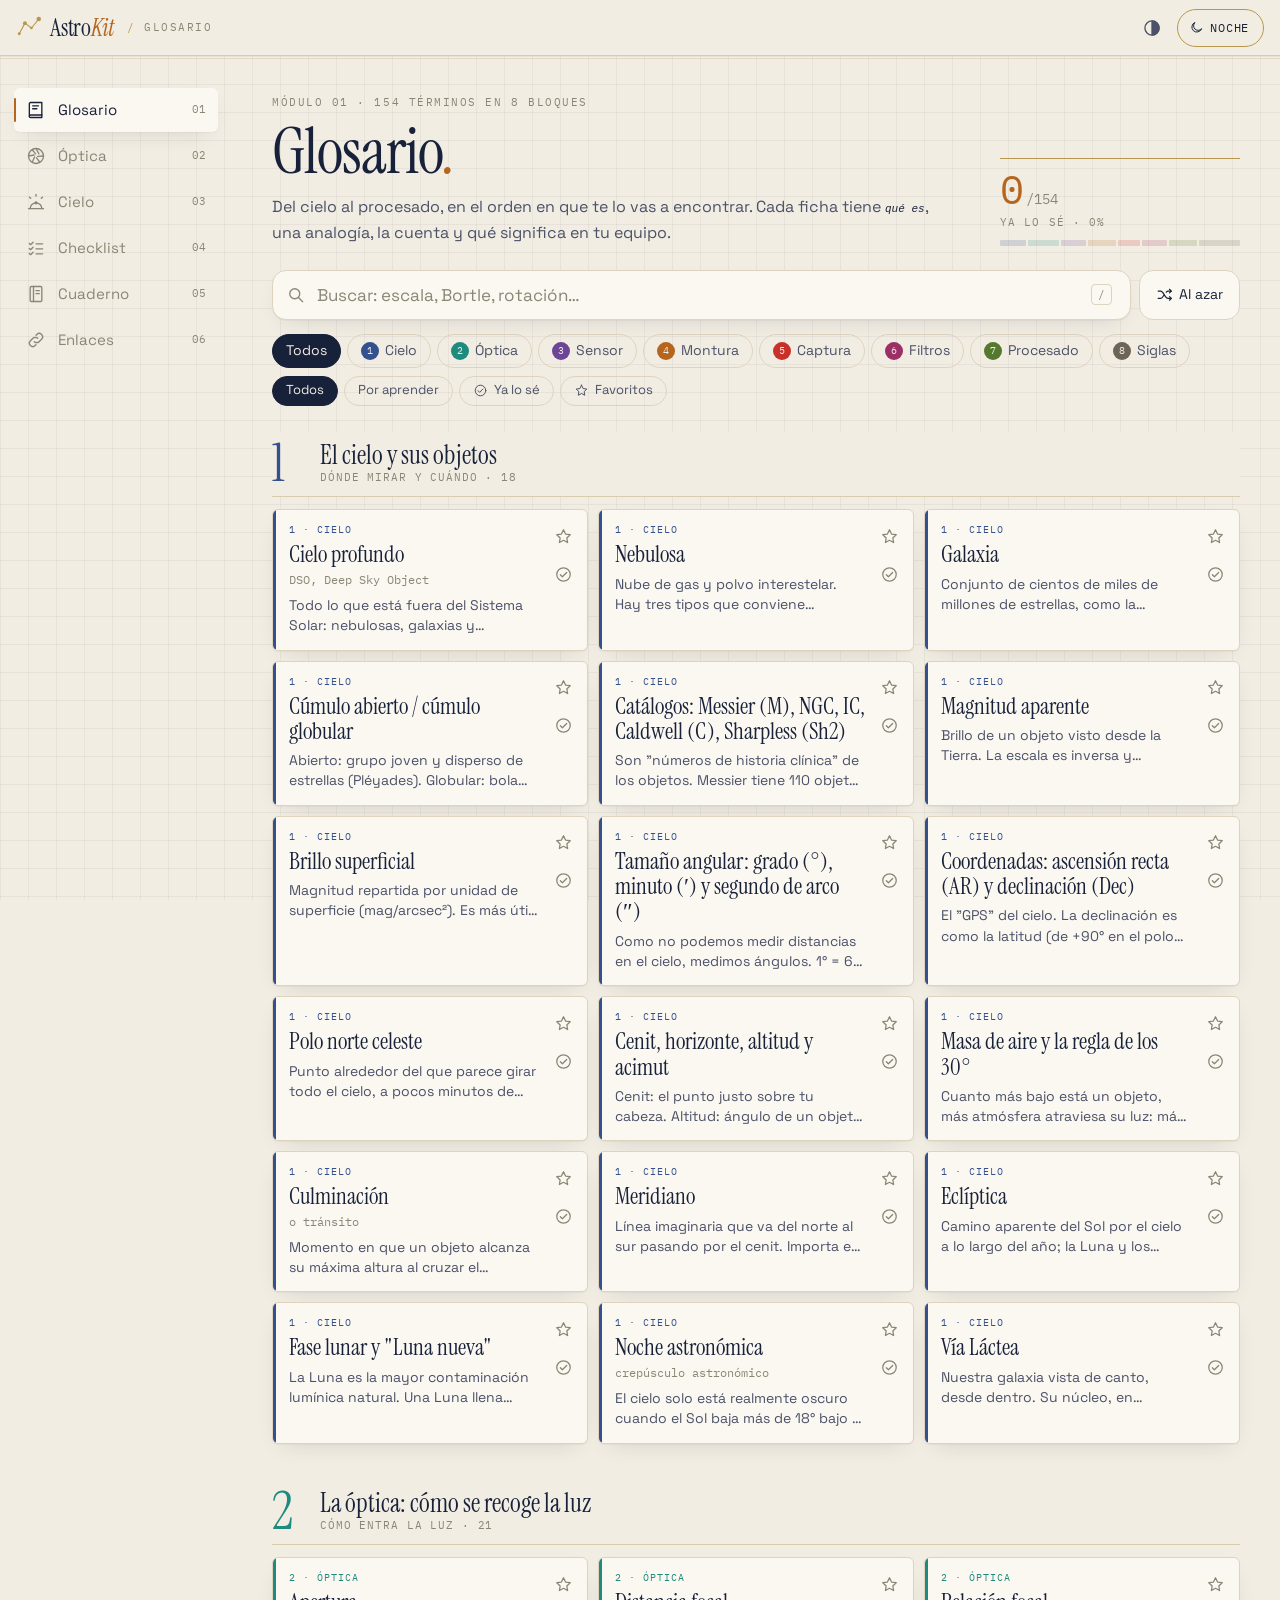
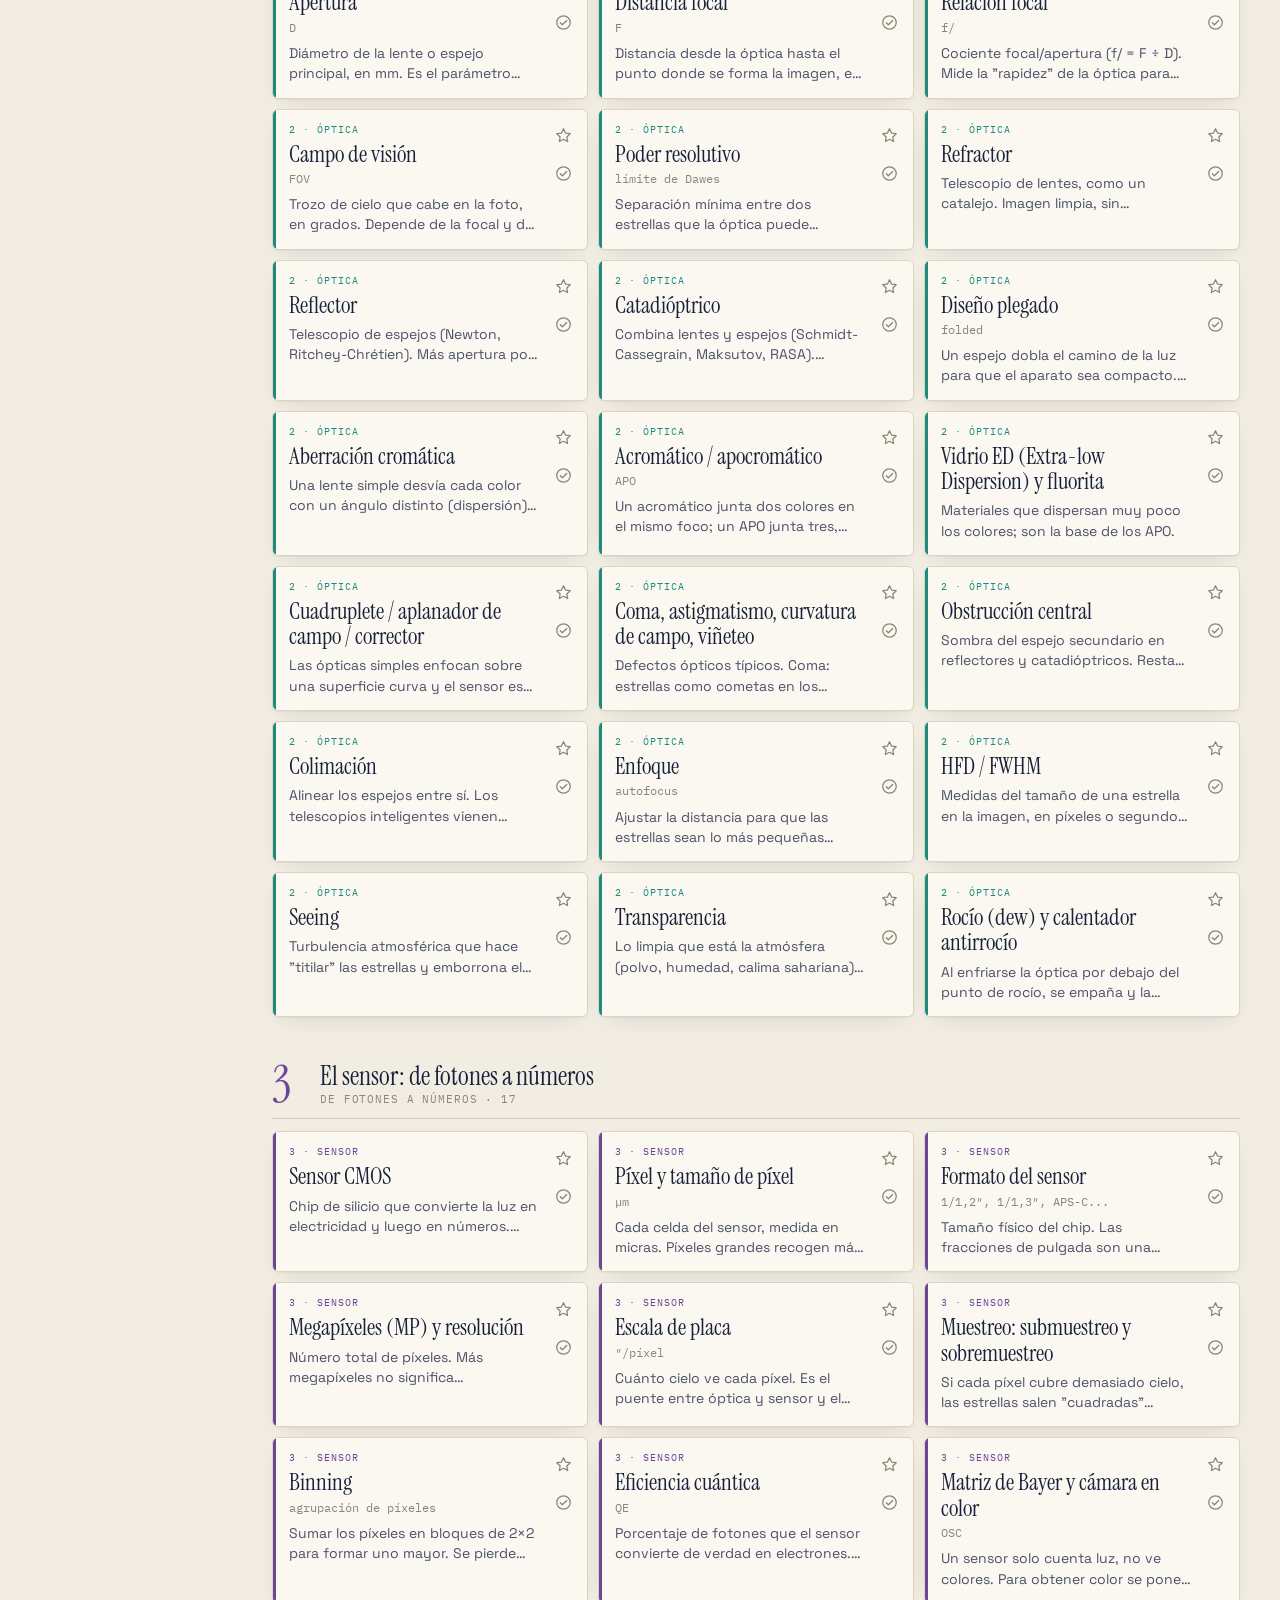
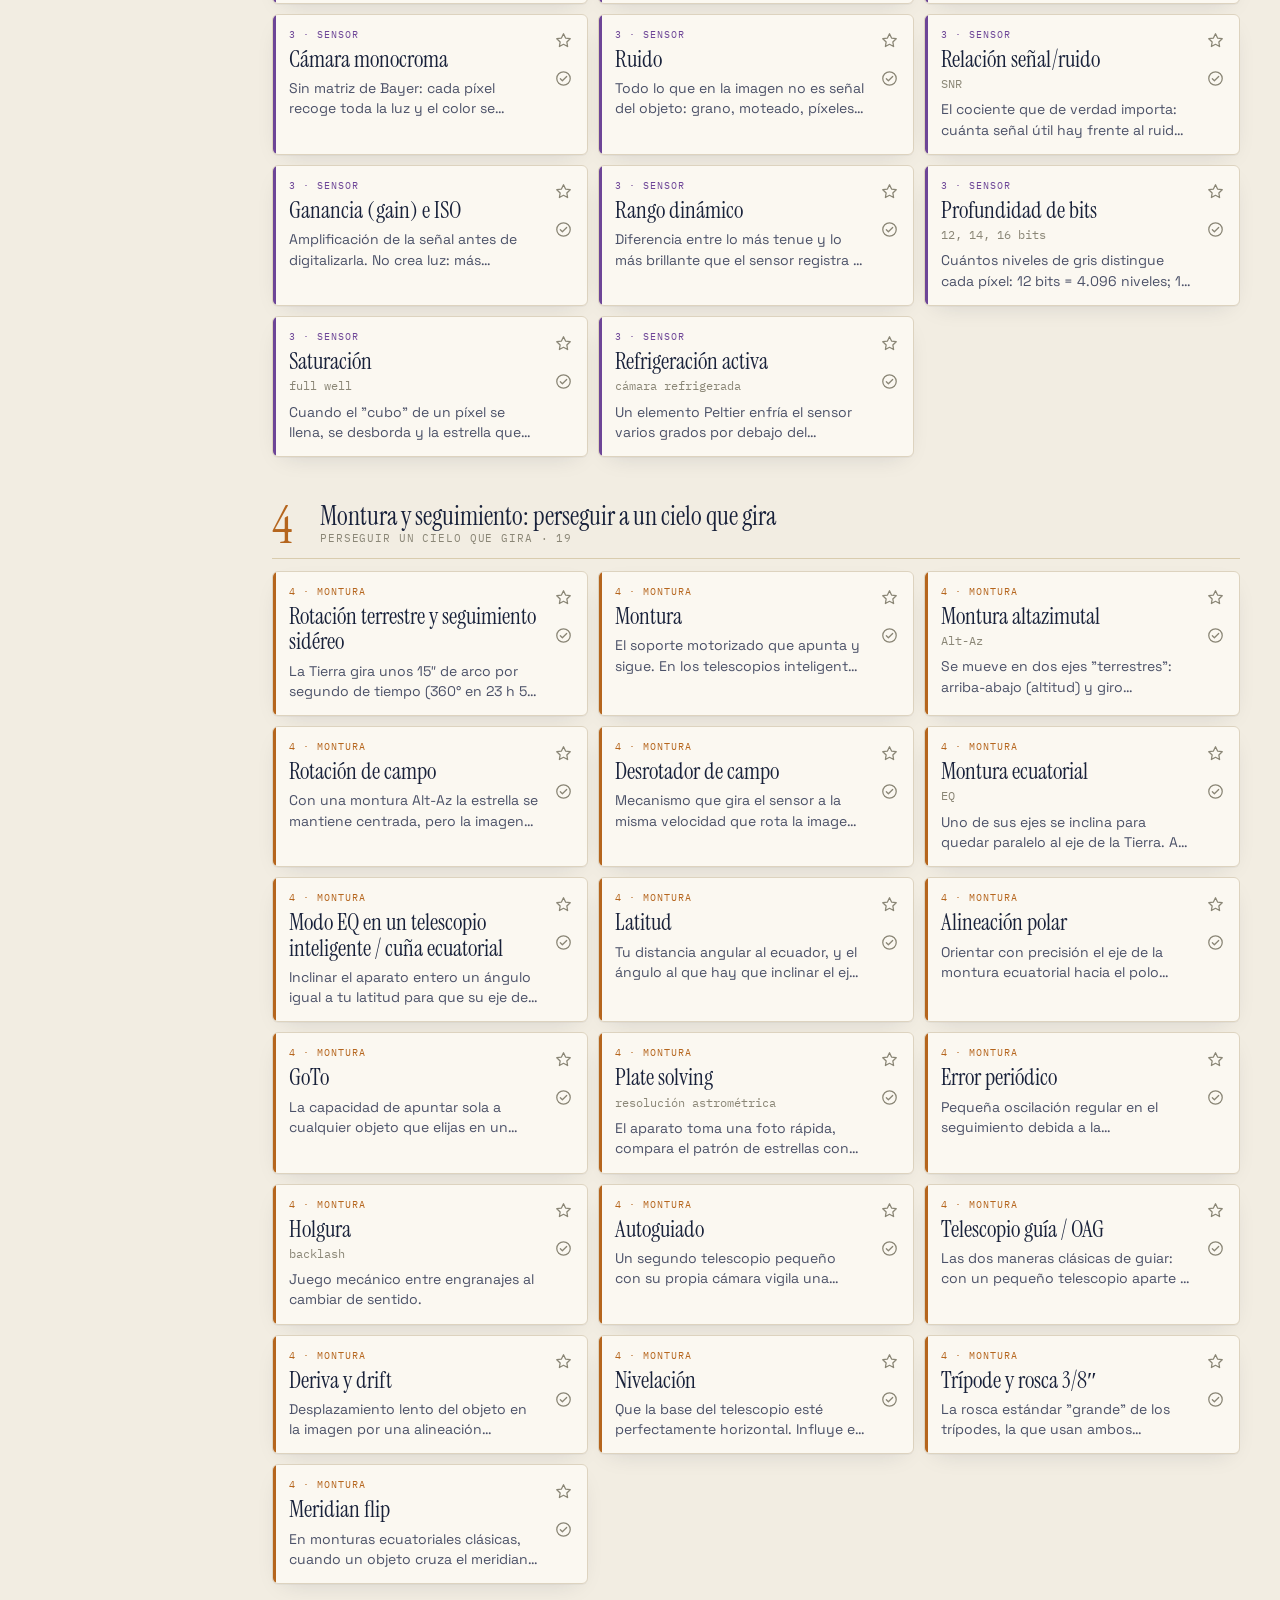
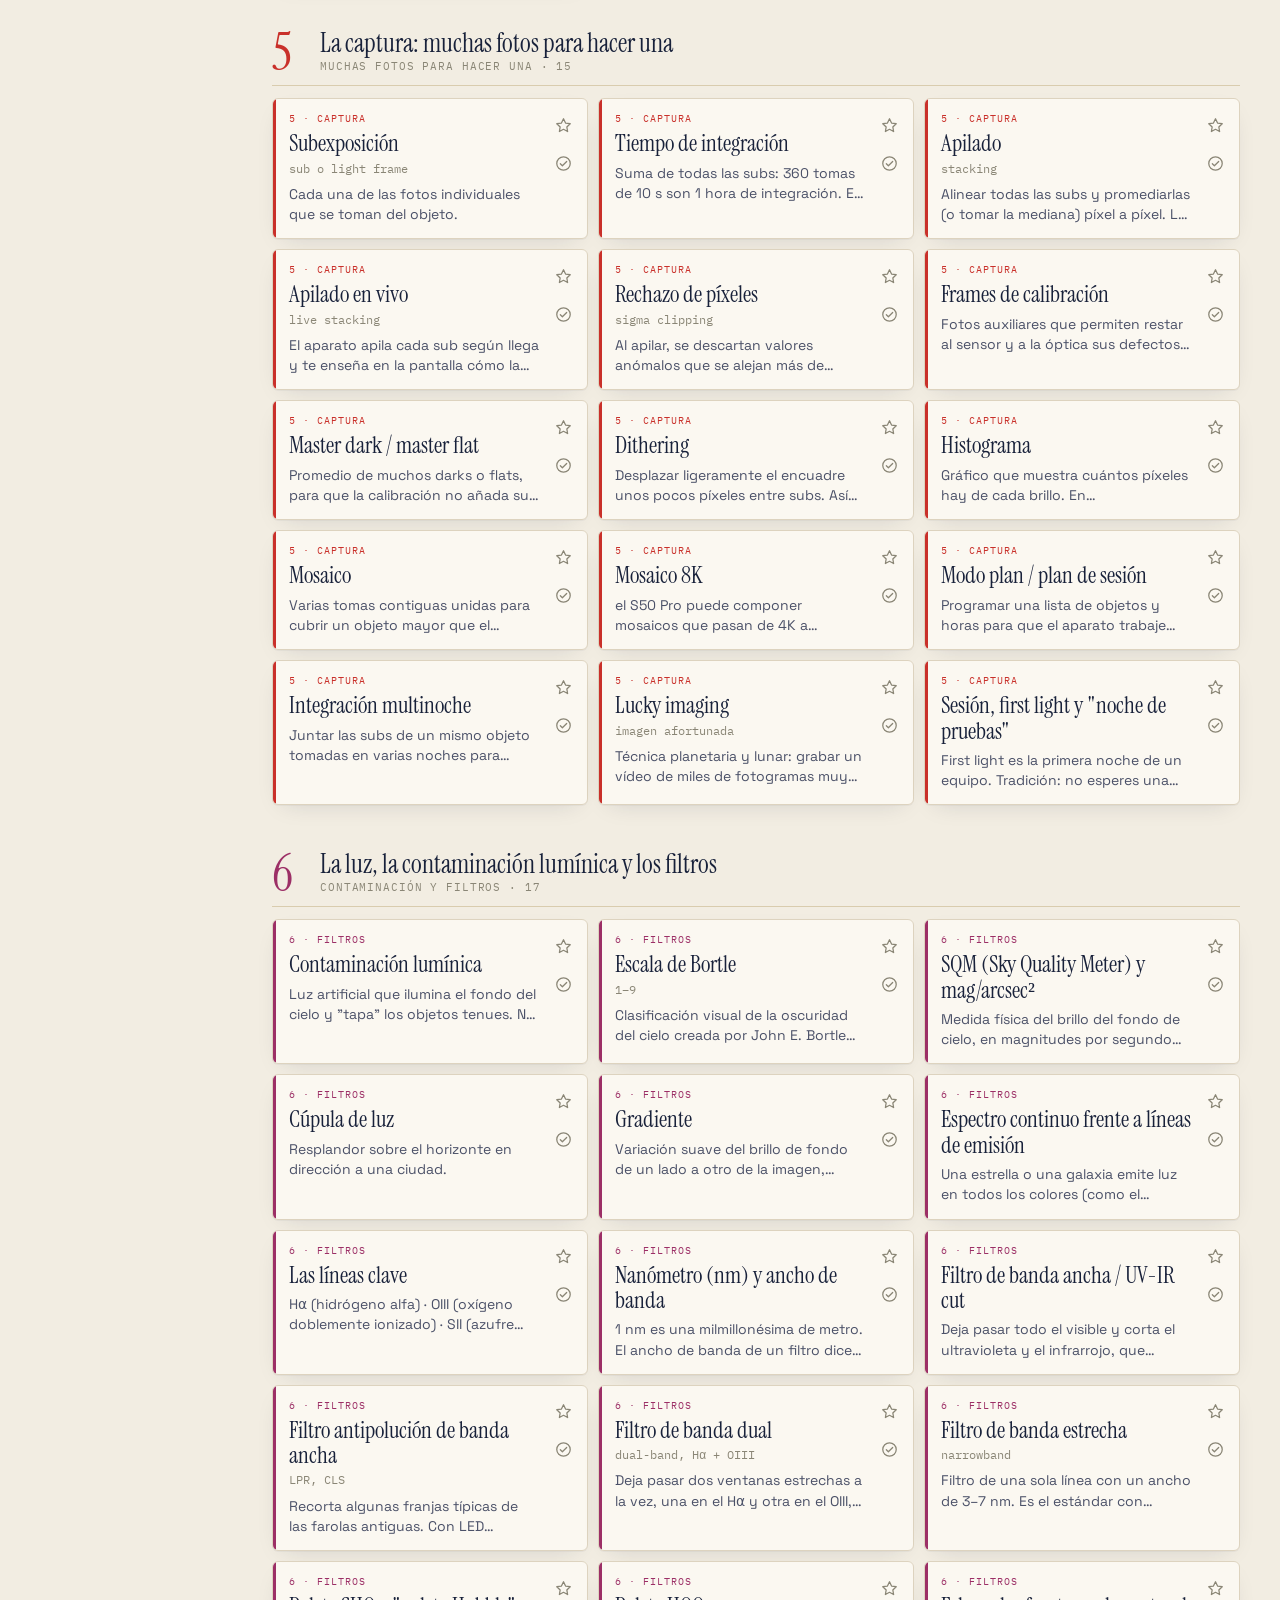
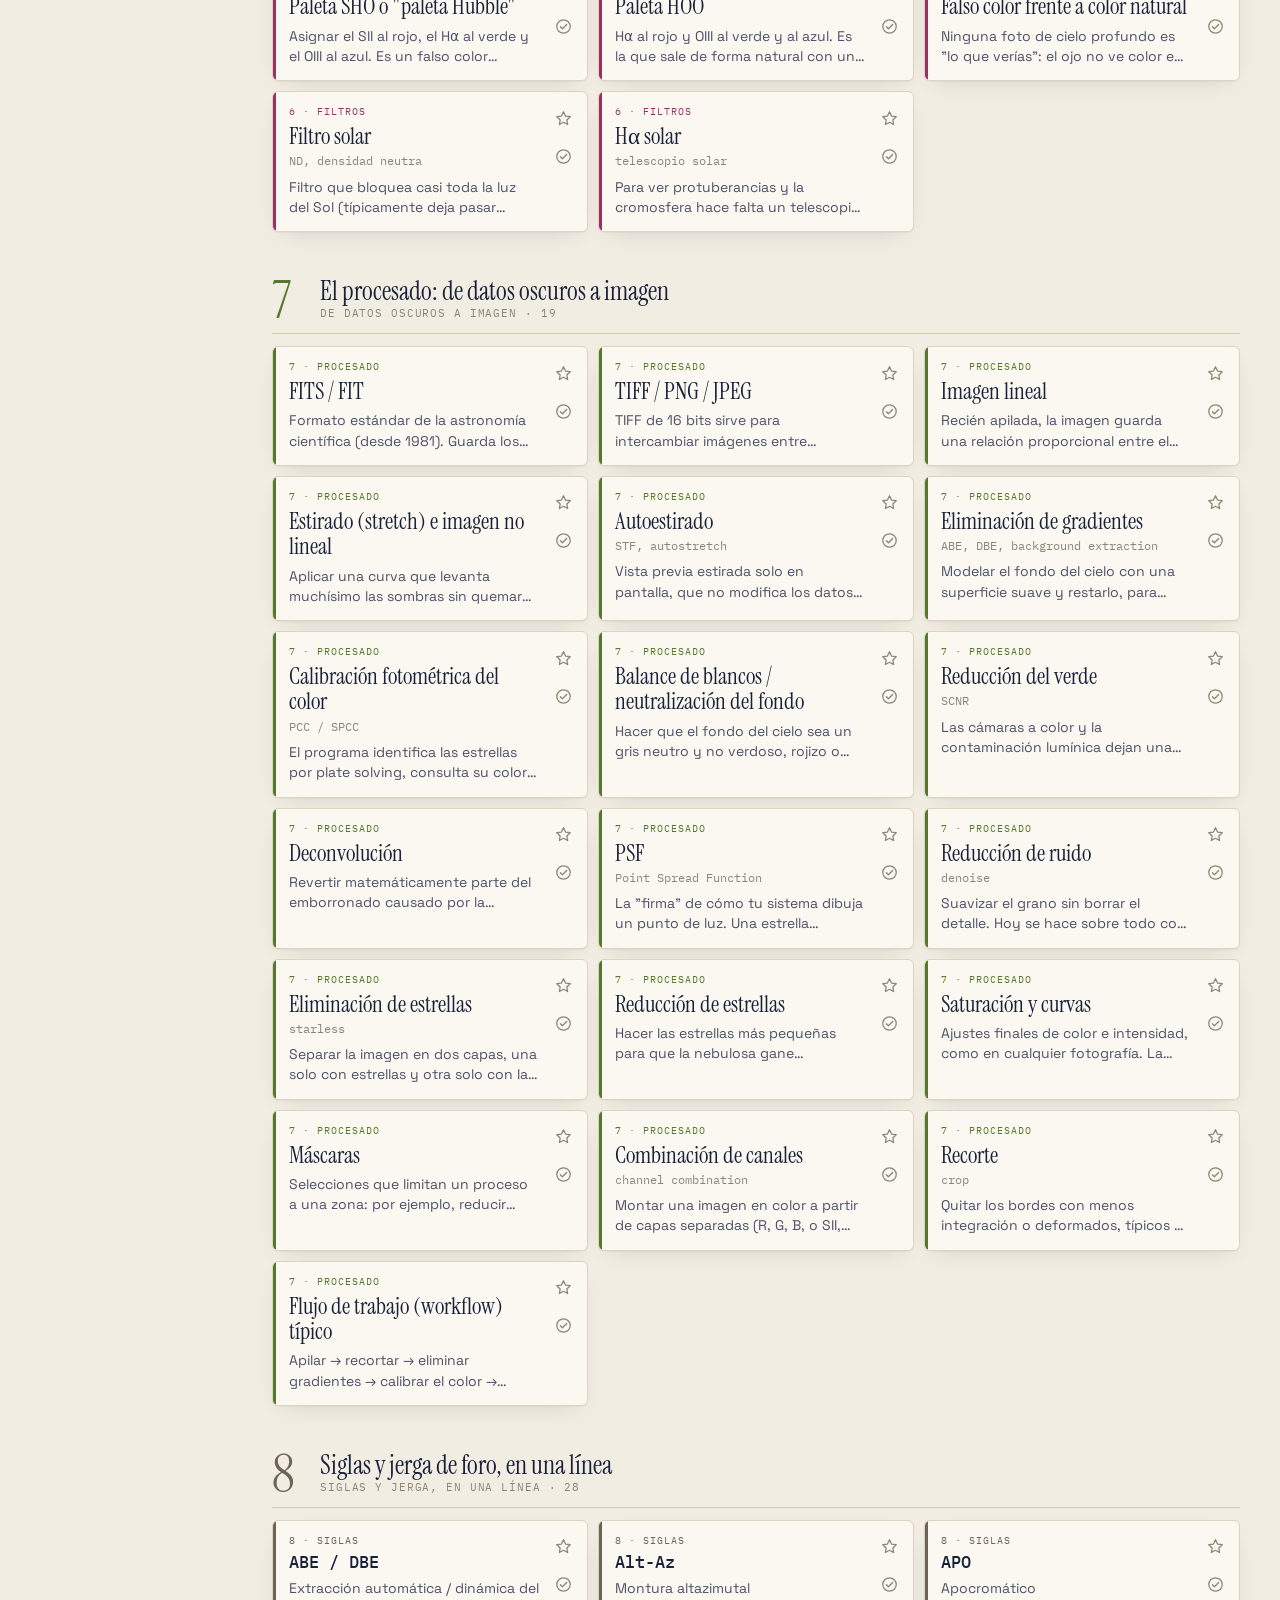
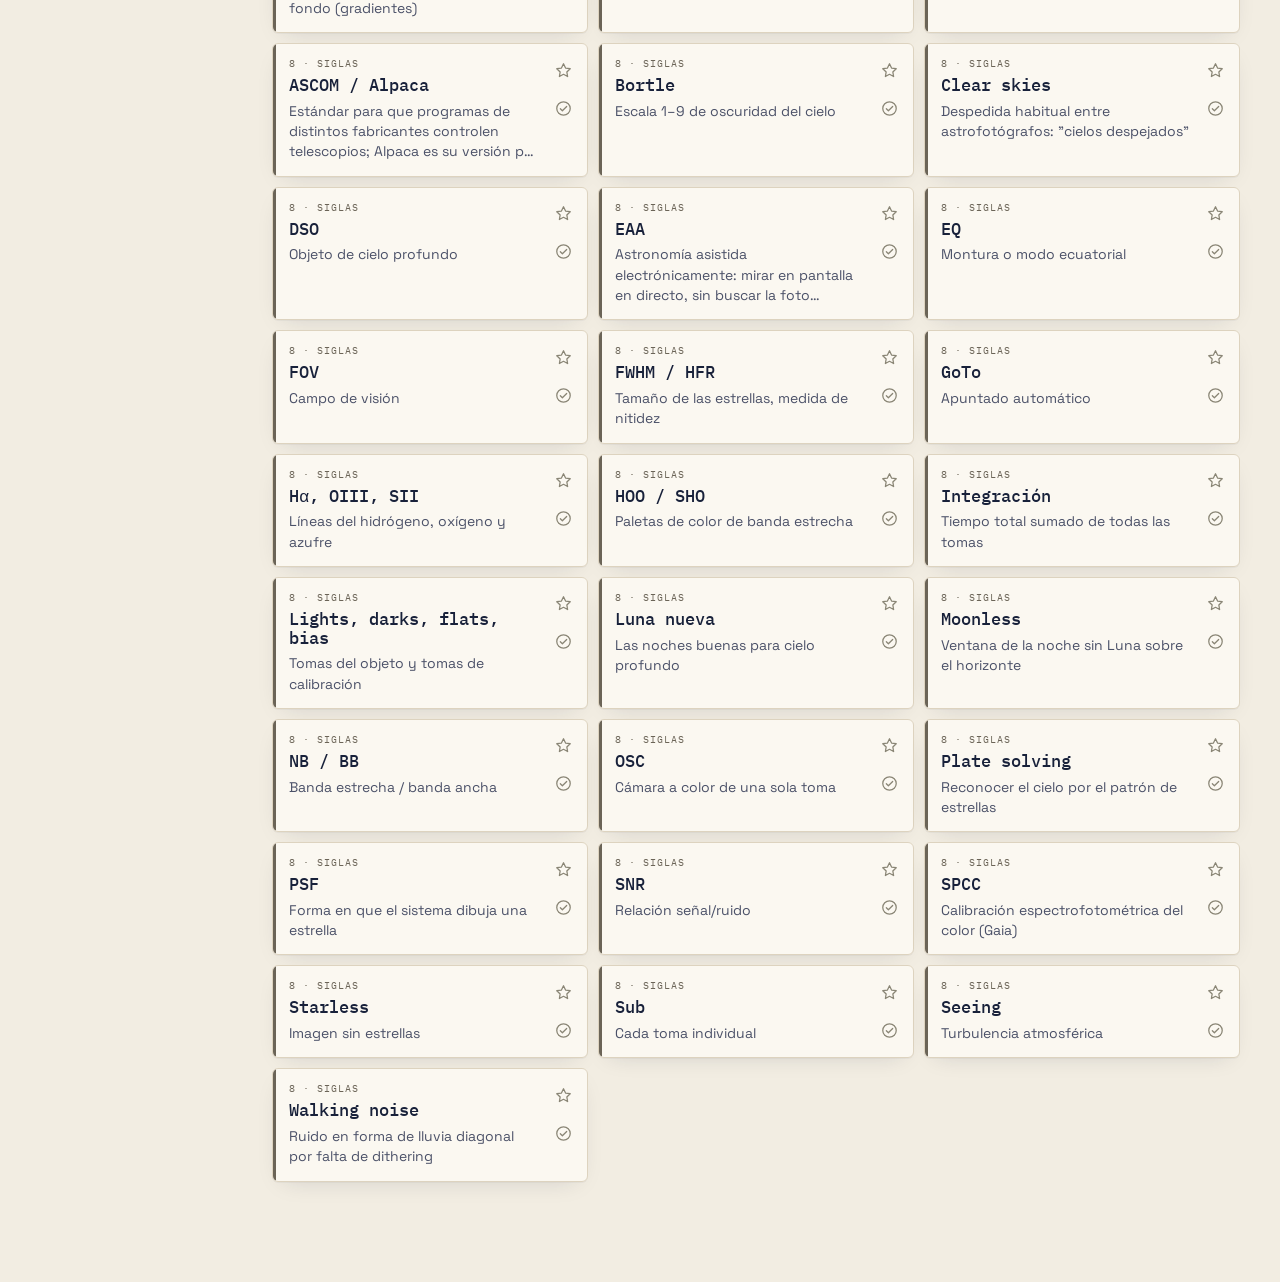
==== commit 12f6b964: "Fase 4: checklist de salida al campo - Lista original en data/checklist.json (5 grupos, 39 elementos" ====
--- a/index.html
+++ b/index.html
@@ -64,6 +64,8 @@
       <symbol id="i-azar" viewBox="0 0 24 24"><path d="M3 7h3.5c4 0 5.5 10 10 10H21M3 17h3.5c1.7 0 2.9-1.8 4-4M14 8.5c.8-.9 1.7-1.5 2.5-1.5H21"/><path d="M18.5 4.5L21 7l-2.5 2.5M18.5 14.5L21 17l-2.5 2.5"/></symbol>
       <symbol id="i-atras" viewBox="0 0 24 24"><path d="M15 5l-7 7 7 7"/></symbol>
       <symbol id="i-sig" viewBox="0 0 24 24"><path d="M9 5l7 7-7 7"/></symbol>
+      <symbol id="i-arriba" viewBox="0 0 24 24"><path d="M5 15l7-7 7 7"/></symbol>
+      <symbol id="i-abajo" viewBox="0 0 24 24"><path d="M5 9l7 7 7-7"/></symbol>
       <symbol id="i-cerrar" viewBox="0 0 24 24"><path d="M6 6l12 12M18 6L6 18"/></symbol>
       <symbol id="i-telescopio" viewBox="0 0 24 24"><path d="M3.5 11.5l13-5 2 5-13 5-2-5Z"/><path d="M16.5 6.5l3-1 2 5-3 1M10 15l-3 6M12 14.3l3 6.7"/></symbol>
       <!-- Marca de AstroKit: una pequeña constelación -->
--- a/css/base.css
+++ b/css/base.css
@@ -12,8 +12,9 @@
 img, svg { display: block; max-width: 100%; }
 a { color: inherit; }
 
-/* Iconos del sprite: trazo fino que hereda el color del texto */
-.app svg, .velo-noche svg {
+/* Iconos del sprite: trazo fino que hereda el color del texto.
+   Los dibujos de datos (simulador, gráficas) llevan la clase "grafico" y quedan fuera. */
+.app svg:not(.grafico) {
   width: 1.25em; height: 1.25em;
   stroke: currentColor; stroke-width: 1.6;
   stroke-linecap: round; stroke-linejoin: round;
@@ -83,7 +84,7 @@
   display: flex; align-items: center; gap: 8px;
   text-decoration: none; color: var(--tinta);
 }
-.app .marca__icono {
+.app svg.marca__icono {
   width: 26px; height: 26px; color: var(--filete); stroke-width: 1.3;
 }
 .marca__texto {
@@ -127,18 +128,21 @@
 /* Atenuador de brillo: solo aparece en modo noche */
 .atenuador { display: none; align-items: center; }
 :root[data-noche="si"] .atenuador { display: flex; }
-/* Deslizador dibujado a mano: el del navegador trae grises claros que de noche deslumbran */
-.atenuador input {
-  width: 74px; height: 22px; background: transparent;
+.atenuador input { width: 74px; }
+
+/* Deslizadores (input range) dibujados a mano en toda la app: los del
+   navegador traen grises claros y azules que de noche deslumbran */
+.app input[type="range"] {
+  height: 24px; background: transparent; cursor: pointer;
   -webkit-appearance: none; appearance: none;
 }
-.atenuador input::-webkit-slider-runnable-track { height: 3px; border-radius: 2px; background: var(--tinta-3); }
-.atenuador input::-moz-range-track { height: 3px; border-radius: 2px; background: var(--tinta-3); }
-.atenuador input::-webkit-slider-thumb {
-  -webkit-appearance: none; width: 16px; height: 16px; margin-top: -6.5px;
+.app input[type="range"]::-webkit-slider-runnable-track { height: 3px; border-radius: 2px; background: var(--tinta-3); }
+.app input[type="range"]::-moz-range-track { height: 3px; border-radius: 2px; background: var(--tinta-3); }
+.app input[type="range"]::-webkit-slider-thumb {
+  -webkit-appearance: none; width: 18px; height: 18px; margin-top: -7.5px;
   border-radius: 50%; border: 0; background: var(--acento);
 }
-.atenuador input::-moz-range-thumb { width: 16px; height: 16px; border-radius: 50%; border: 0; background: var(--acento); }
+.app input[type="range"]::-moz-range-thumb { width: 18px; height: 18px; border-radius: 50%; border: 0; background: var(--acento); }
 /* En el móvil, de noche, el deslizador ocupa el sitio del título del módulo */
 @media (max-width: 520px) {
   :root[data-noche="si"] .cabecera__titulo { visibility: hidden; }
--- a/css/modulos.css
+++ b/css/modulos.css
@@ -37,7 +37,7 @@
   position: relative; display: flex; align-items: center; gap: 8px;
   margin-bottom: 14px;
 }
-.app .buscador__lupa {
+.app svg.buscador__lupa {
   position: absolute; left: 14px; width: 20px; height: 20px;
   color: var(--tinta-3); pointer-events: none;
 }
@@ -317,3 +317,352 @@
 .app .paso .etiqueta svg { width: 14px; height: 14px; }
 .paso--sig { text-align: right; align-items: flex-end; }
 .paso__nombre { font-family: var(--f-titular); font-size: 21px; line-height: 1.15; }
+
+/* ==========================================================================
+   PIEZAS COMUNES DE MÓDULO (paneles, campos, fórmulas)
+   ========================================================================== */
+.modulo__cabecera { margin-bottom: 28px; }
+.modulo__cabecera .titular { margin: 8px 0 12px; }
+
+.panel {
+  background: var(--superficie);
+  border: 1px solid var(--borde);
+  border-radius: var(--radio-g);
+  box-shadow: var(--sombra);
+  padding: 20px;
+  margin-bottom: 22px;
+}
+.panel--sin-caja { background: none; border: 0; box-shadow: none; padding: 0; }
+@media (max-width: 480px) { .panel { padding: 16px 14px; } }
+
+.panel__fila { display: flex; flex-wrap: wrap; justify-content: space-between; align-items: center; gap: 10px 20px; margin-bottom: 14px; }
+.panel__fila .panel__titulo { margin-bottom: 0; }
+.panel__titulo {
+  display: flex; align-items: baseline; gap: 10px;
+  font-family: var(--f-titular); font-weight: 400; font-size: 28px; line-height: 1.1;
+  margin-bottom: 16px;
+}
+.panel__num { font-family: var(--f-cifra); font-size: 12px; color: var(--acento); letter-spacing: .08em; }
+
+/* Campos de texto con su unidad */
+.campos { display: grid; gap: 12px; grid-template-columns: repeat(auto-fill, minmax(min(100%, 140px), 1fr)); margin: 16px 0 12px; }
+.campo { display: flex; flex-direction: column; gap: 4px; min-width: 0; }
+.campo__etiqueta { font-size: 13px; color: var(--tinta-2); }
+.campo__caja {
+  display: flex; align-items: center;
+  background: var(--fondo); border: 1px solid var(--borde); border-radius: var(--radio);
+  transition: border-color var(--t-rapida);
+}
+.campo__caja:focus-within { border-color: var(--acento); }
+.campo__caja input {
+  flex: 1; min-width: 0; height: 44px; padding: 0 0 0 12px;
+  font-family: var(--f-cifra); font-size: 17px;   /* ≥ 16 px: sin zoom en el iPhone */
+  background: none; border: 0; outline: none; color: var(--tinta);
+}
+.campo__unidad { padding: 0 12px 0 6px; font-family: var(--f-cifra); font-size: 13px; color: var(--tinta-3); }
+.campo__ayuda { font-size: 12px; color: var(--tinta-3); }
+
+.selector-equipo, .selector-objeto { display: flex; flex-wrap: wrap; gap: 6px; }
+.selector-equipo .chip[aria-pressed="true"], .selector-objeto .chip[aria-pressed="true"] { --color: var(--tinta); }
+
+.ficha-equipo { font-size: 14px; color: var(--tinta-2); line-height: 1.5; }
+.ficha-equipo strong { color: var(--tinta); font-weight: 500; }
+.nota { font-size: 13px; color: var(--tinta-3); }
+.aviso { color: var(--acento); }
+
+.comparar { display: flex; flex-wrap: wrap; align-items: center; gap: 8px 12px; margin-top: 14px; padding-top: 14px; border-top: 1px dashed var(--borde); }
+.comparar select, .boton-sec {
+  height: 40px; padding: 0 12px; font-size: 15px;
+  background: var(--fondo); color: var(--tinta);
+  border: 1px solid var(--borde); border-radius: var(--radio);
+}
+.boton-sec { display: inline-flex; align-items: center; gap: 8px; }
+.boton-sec:hover { border-color: var(--filete); }
+.app .boton-sec svg { width: 17px; height: 17px; }
+
+/* Fórmula: siempre visible, con aspecto de instrumento */
+.formula {
+  font-size: 13px; line-height: 1.75; color: var(--tinta-2);
+  padding: 8px 10px; margin: 10px 0 8px;
+  background-color: var(--fondo-2);
+  background-image:
+    linear-gradient(var(--reticula) 1px, transparent 1px),
+    linear-gradient(90deg, var(--reticula) 1px, transparent 1px);
+  background-size: 12px 12px;
+  border-left: 2px solid var(--acento);
+  overflow-x: auto;
+}
+.formula--sec { border-left-color: var(--filete); }
+.formula__nota { color: var(--tinta-3); }
+
+.explica { margin-top: 18px; padding: 14px 16px; border: 1px dashed var(--filete); border-radius: var(--radio); }
+.explica .etiqueta { color: var(--filete); display: block; margin-bottom: 6px; }
+.explica p { font-size: 15px; line-height: 1.6; color: var(--tinta-2); }
+.explica var { font-family: var(--f-cifra); font-style: normal; color: var(--tinta); }
+
+/* ==========================================================================
+   ÓPTICA
+   ========================================================================== */
+.seeing { display: flex; align-items: center; gap: 10px; }
+.seeing input { width: 130px; }
+.seeing output { min-width: 3em; color: var(--acento); }
+
+.lecturas { display: grid; gap: 14px; grid-template-columns: repeat(auto-fill, minmax(min(100%, 290px), 1fr)); }
+.lectura {
+  background: var(--superficie); border: 1px solid var(--borde); border-radius: var(--radio);
+  box-shadow: var(--sombra); padding: 14px 16px 16px;
+  display: flex; flex-direction: column;
+}
+.lectura__cabecera { display: flex; justify-content: space-between; align-items: center; }
+.lectura__cabecera h3 { font-weight: 400; margin: 0; }
+.lectura__glosario { color: var(--tinta-3); display: grid; place-items: center; width: 30px; height: 30px; border-radius: 50%; }
+.lectura__glosario:hover { color: var(--acento); background: var(--fondo-2); }
+.app .lectura__glosario svg { width: 17px; height: 17px; }
+.lectura__cifra { font-size: clamp(30px, 6vw, 38px); line-height: 1.1; color: var(--acento); margin-top: 4px; }
+.lectura__cifra span { font-size: 15px; color: var(--tinta-3); margin-left: 3px; }
+.lectura__sub { font-size: 13px; color: var(--tinta-2); margin-top: 2px; }
+.lectura__texto { font-size: 14px; line-height: 1.5; color: var(--tinta-2); }
+
+/* Escala de muestreo: sub | óptimo | sobre */
+.muestreo { margin-top: 10px; padding-top: 10px; border-top: 1px dashed var(--borde); }
+.muestreo__barra { position: relative; display: grid; grid-template-columns: 22fr 44fr 34fr; gap: 2px; margin: 6px 0 4px; }
+.muestreo__zona { font-family: var(--f-cifra); font-size: 10px; letter-spacing: .08em; text-transform: uppercase; text-align: center; padding: 3px 0; color: var(--tinta-2); }
+.muestreo__zona--sub { background: color-mix(in srgb, var(--b6) 18%, transparent); }
+.muestreo__zona--ok { background: color-mix(in srgb, var(--b7) 22%, transparent); }
+.muestreo__zona--sobre { background: color-mix(in srgb, var(--b1) 18%, transparent); }
+.muestreo__marca { position: absolute; top: -4px; bottom: -4px; width: 3px; margin-left: -1.5px; background: var(--acento); border-radius: 2px; }
+
+/* Encuadre */
+.selector-objeto { margin-bottom: 14px; }
+.encuadre { display: grid; gap: 18px; }
+@media (min-width: 760px) { .encuadre { grid-template-columns: minmax(0, 3fr) minmax(0, 2fr); align-items: start; } }
+.encuadre__lienzo {
+  background: #05070d; border-radius: var(--radio); overflow: hidden;
+  border: 1px solid var(--borde);
+  /* el "cielo" del simulador es oscuro en todos los temas, salvo el de noche que ya es negro */
+  --tinta: #ebe2cb; --tinta-2: #b4b3ad; --tinta-3: #6c7180; --filete: #c9a85c;
+}
+:root[data-noche="si"] .encuadre__lienzo { background: #000; --tinta: #e0240b; --tinta-2: #a81a00; --tinta-3: #6e1000; --filete: #8a1600; }
+.encuadre__svg { width: 100%; height: auto; }
+.encuadre__estrella { fill: var(--tinta-2); opacity: .55; }
+.encuadre__estrella-brillante { fill: var(--tinta); }
+.encuadre__brazo { stroke: var(--tinta); stroke-opacity: .25; stroke-width: 1; }
+.encuadre__crater { fill: var(--tinta-3); opacity: .6; }
+.encuadre__campo { fill: none; stroke: var(--acento); stroke-width: 2; }
+.encuadre__campo2 { fill: none; stroke: var(--filete); stroke-width: 1.5; stroke-dasharray: 6 4; }
+.encuadre__etiqueta { font-family: var(--f-cifra); font-size: 11px; }
+.encuadre__campo-texto { fill: var(--acento); }
+.encuadre__campo2-texto { fill: var(--filete); }
+.encuadre__escala path { fill: none; stroke: var(--tinta-2); stroke-width: 1.2; }
+.encuadre__escala text { font-family: var(--f-cifra); font-size: 11px; fill: var(--tinta-2); }
+.encuadre__info { display: flex; flex-direction: column; gap: 10px; font-size: 15px; line-height: 1.5; color: var(--tinta-2); }
+.encuadre__info strong { color: var(--tinta); font-weight: 500; }
+.encuadre__nombre { font-family: var(--f-titular); font-weight: 400; font-size: 30px; line-height: 1; color: var(--tinta); }
+.datos { display: grid; grid-template-columns: auto 1fr; gap: 3px 14px; font-size: 13px; margin: 0; }
+.datos dt { color: var(--tinta-3); }
+.datos dd { margin: 0; color: var(--tinta); }
+.encuadre__info .boton-sec { align-self: flex-start; }
+
+/* SNR */
+.snr { display: grid; gap: 18px; }
+@media (min-width: 760px) { .snr { grid-template-columns: minmax(0, 2fr) minmax(0, 3fr); } }
+.snr__controles { display: grid; gap: 14px; align-content: start; }
+.deslizador { display: flex; align-items: center; gap: 12px; height: 44px; }
+.deslizador input { flex: 1; }
+.deslizador output { font-size: 20px; color: var(--acento); min-width: 3.2em; text-align: right; }
+.snr__grafica { margin-top: 14px; max-width: 640px; }
+.grafica { width: 100%; height: auto; }
+.grafica__ejes line { stroke: var(--tinta-3); stroke-width: 1; }
+.grafica__ejes text, .grafica__texto { font-family: var(--f-cifra); font-size: 12px; fill: var(--tinta-3); }
+.grafica__texto--meta { fill: var(--acento); }
+.grafica__curva { fill: none; stroke: var(--tinta); stroke-width: 2; }
+.grafica__guia { stroke: var(--filete); stroke-width: 1; stroke-dasharray: 3 4; }
+.grafica__punto { fill: var(--acento); }
+.grafica__punto--ahora { fill: var(--superficie); stroke: var(--tinta); stroke-width: 2; }
+
+/* ==========================================================================
+   PLANIFICADOR
+   ========================================================================== */
+.panel--lugar { display: grid; gap: 16px; }
+@media (min-width: 860px) { .panel--lugar { grid-template-columns: 1fr auto; align-items: start; } }
+.lugar__fila { display: flex; flex-wrap: wrap; align-items: center; gap: 8px; }
+.selector-lugar { display: flex; flex-wrap: wrap; gap: 6px; }
+.selector-lugar .chip[aria-pressed="true"] { --color: var(--tinta); }
+.lugar__coordenadas { font-size: 13px; color: var(--tinta-3); margin-top: 8px; }
+.lugar__estado { font-size: 14px; color: var(--acento); }
+.lugar__estado:empty { display: none; }
+.fecha { display: flex; align-items: center; gap: 6px; }
+.fecha input {
+  height: 40px; padding: 0 10px; font-family: var(--f-cifra); font-size: 16px;
+  background: var(--fondo); color: var(--tinta); border: 1px solid var(--borde); border-radius: var(--radio);
+}
+
+.editor { display: grid; gap: 12px; margin-top: 14px; padding-top: 14px; border-top: 1px dashed var(--borde);
+  grid-template-columns: repeat(auto-fill, minmax(min(100%, 180px), 1fr)); }
+.editor .nota, .editor__botones, .interruptor { grid-column: 1 / -1; }
+.editor__botones { display: flex; flex-wrap: wrap; gap: 8px; }
+.boton-sec--peligro { color: var(--b5); }
+.interruptor { display: flex; align-items: center; gap: 10px; font-size: 15px; color: var(--tinta-2); }
+.interruptor input { width: 20px; height: 20px; accent-color: var(--acento); }
+
+.noche { display: grid; gap: 22px; margin-bottom: 22px; }
+.noche .panel { margin-bottom: 0; }
+@media (min-width: 900px) { .noche { grid-template-columns: minmax(0, 2fr) minmax(0, 3fr); } }
+
+.luna__cuerpo { display: flex; align-items: center; gap: 18px; margin-bottom: 14px; }
+.luna__dibujo { flex-shrink: 0; }
+/* La parte en sombra, oscura; la iluminada, color hueso. De noche: rojo sobre casi negro */
+.luna__sombra { fill: #1b2236; stroke: var(--filete); stroke-width: 1; }
+.luna__luz { fill: #f1e8d2; }
+:root[data-noche="si"] .luna__sombra { fill: #150200; }
+:root[data-noche="si"] .luna__luz { fill: var(--tinta); }
+.luna__nombre { font-family: var(--f-titular); font-size: 28px; line-height: 1; }
+.luna .datos, .linea .datos { margin: 6px 0 10px; }
+
+.linea__svg { width: 100%; height: auto; }
+.banda--dia { fill: var(--filete-suave); background: var(--filete-suave); }
+.banda--civil { fill: color-mix(in srgb, var(--b1) 35%, var(--filete-suave)); background: color-mix(in srgb, var(--b1) 35%, var(--filete-suave)); }
+.banda--nautico { fill: color-mix(in srgb, var(--b1) 60%, var(--fondo-2)); background: color-mix(in srgb, var(--b1) 60%, var(--fondo-2)); }
+.banda--astro { fill: color-mix(in srgb, var(--b1) 80%, #000); background: color-mix(in srgb, var(--b1) 80%, #000); }
+.banda--noche { fill: #070b16; background: #070b16; }
+:root[data-noche="si"] .banda--noche { fill: #000; background: #000; outline: 1px solid var(--borde); }
+:root[data-noche="si"] .banda--dia { fill: #5a0c00; background: #5a0c00; }
+:root[data-noche="si"] .banda--civil { fill: #3a0800; background: #3a0800; }
+:root[data-noche="si"] .banda--nautico { fill: #220400; background: #220400; }
+:root[data-noche="si"] .banda--astro { fill: #120200; background: #120200; }
+.tira-luna { fill: var(--acento); }
+.marca { stroke: var(--tinta-3); stroke-width: 1; }
+.marca-texto { font-family: var(--f-cifra); font-size: 11px; fill: var(--tinta-3); }
+.leyenda { display: flex; flex-wrap: wrap; gap: 4px 14px; font-size: 12px; color: var(--tinta-3); margin: 6px 0 4px; }
+.leyenda span { display: inline-flex; align-items: center; gap: 6px; }
+.leyenda i { display: inline-block; width: 12px; height: 12px; border-radius: 2px; border: 1px solid var(--borde); }
+.leyenda__objeto { background: var(--color, var(--acento)); }
+.leyenda__oscuro { background: var(--fondo-2); }
+.leyenda__luna { background: none; border: 0 !important; border-top: 2px dashed var(--tinta-3) !important; height: 0 !important; }
+.datos--linea { grid-template-columns: 1fr auto; }
+.resumen-noche { display: grid; grid-template-columns: 1fr 1fr; gap: 12px; padding: 10px 0; border-top: 1px dashed var(--borde); border-bottom: 1px dashed var(--borde); margin-bottom: 10px; }
+.resumen-noche > div { display: flex; flex-direction: column; }
+.resumen-noche .lectura__cifra { font-size: 26px; }
+
+/* Lista de objetos */
+.objetos { list-style: none; display: grid; gap: 8px; margin-top: 12px; }
+.objeto {
+  background: var(--superficie); border: 1px solid var(--borde); border-radius: var(--radio);
+  box-shadow: var(--sombra); position: relative; overflow: hidden;
+}
+.objeto::before { content: ""; position: absolute; left: 0; top: 0; bottom: 0; width: 3px; background: var(--color); }
+.objeto__cabecera {
+  width: 100%; text-align: left;
+  display: grid; align-items: center; gap: 6px 14px;
+  grid-template-columns: minmax(0, 1fr) repeat(3, auto);
+  padding: 12px 14px 12px 18px;
+}
+.objeto__cabecera:hover { background: var(--fondo-2); }
+.objeto__nombre { display: flex; flex-direction: column; min-width: 0; }
+.objeto__catalogo { font-size: 11px; letter-spacing: .08em; color: var(--color); }
+.objeto__titulo { font-family: var(--f-titular); font-size: 22px; line-height: 1.1; }
+.objeto__meta { font-size: 12px; color: var(--tinta-3); }
+.objeto__dato { display: flex; flex-direction: column; align-items: flex-end; text-align: right; }
+.objeto__dato b { font-weight: 400; font-size: 18px; color: var(--tinta); white-space: nowrap; }
+@media (max-width: 400px) { .objeto__dato b { font-size: 16px; } }
+.objeto__dato small { font-size: 10.5px; color: var(--tinta-3); letter-spacing: .02em; }
+.mini { display: none; width: 110px; height: 34px; }
+@media (min-width: 1000px) {
+  .objeto__cabecera { grid-template-columns: minmax(0, 1fr) repeat(3, 100px) 110px; }
+  .mini { display: block; }
+}
+@media (max-width: 640px) {
+  .objeto__cabecera { grid-template-columns: repeat(3, 1fr); }
+  .objeto__nombre { grid-column: 1 / -1; }
+  .objeto__dato { align-items: flex-start; text-align: left; }
+}
+.mini__noche { fill: var(--fondo-2); }
+.mini__30 { stroke: var(--filete); stroke-width: 1; stroke-dasharray: 2 3; }
+.mini__curva { fill: none; stroke: var(--color); stroke-width: 1.8; }
+
+.objeto__detalle { padding: 4px 16px 16px 18px; border-top: 1px dashed var(--borde); }
+.det { width: 100%; height: auto; margin-top: 10px; }
+.det__noche { fill: var(--fondo-2); }
+.det__rejilla { stroke: var(--borde); stroke-width: 1; }
+.det__rejilla--30 { stroke: var(--filete); stroke-dasharray: 4 4; }
+.det__texto { font-family: var(--f-cifra); font-size: 11px; fill: var(--tinta-3); }
+.det__curva { fill: none; stroke: var(--color); stroke-width: 2.5; }
+.det__luna { fill: none; stroke: var(--tinta-3); stroke-width: 1.5; stroke-dasharray: 5 4; }
+.det__punto { fill: var(--color); }
+.objeto__consejo { font-family: var(--f-titular); font-style: italic; font-size: 20px; line-height: 1.3; margin: 8px 0 10px; }
+.enlace-glosario { display: inline-flex; align-items: center; gap: 6px; margin-top: 10px; font-size: 14px; color: var(--tinta-2); }
+.app .enlace-glosario svg { width: 16px; height: 16px; }
+
+.otros { margin-top: 18px; }
+.otros summary { cursor: pointer; font-size: 15px; color: var(--tinta-2); padding: 8px 0; }
+
+/* ==========================================================================
+   CHECKLIST
+   ========================================================================== */
+.checklist__cabecera { display: grid; gap: 20px; align-items: end; }
+@media (min-width: 720px) { .checklist__cabecera { grid-template-columns: 1fr 240px; } }
+.checklist__barra { display: flex; flex-wrap: wrap; align-items: center; gap: 8px; margin-bottom: 22px; }
+.boton-sec--activo { background: var(--acento); border-color: var(--acento); color: var(--acento-texto); }
+
+.enhorabuena {
+  text-align: center; padding: 22px 16px; margin-bottom: 22px;
+  border: 1px solid var(--filete); border-radius: var(--radio-g);
+  background: color-mix(in srgb, var(--b7) 10%, var(--superficie));
+}
+.enhorabuena__titulo { font-family: var(--f-titular); font-size: 40px; line-height: 1; color: var(--b7); margin-bottom: 6px; }
+:root[data-noche="si"] .enhorabuena__titulo { color: var(--acento); }
+
+.grupos { display: grid; gap: 22px; }
+@media (min-width: 1000px) { .grupos { grid-template-columns: 1fr 1fr; align-items: start; } }
+.grupo {
+  background: var(--superficie); border: 1px solid var(--borde); border-radius: var(--radio-g);
+  box-shadow: var(--sombra); overflow: hidden;
+}
+.grupo__cabecera {
+  display: flex; align-items: center; justify-content: space-between; gap: 10px;
+  padding: 14px 16px 12px 18px; border-bottom: 1px solid var(--borde);
+  position: relative;
+}
+.grupo__cabecera::before { content: ""; position: absolute; left: 0; top: 0; bottom: 0; width: 3px; background: var(--color); }
+.grupo__titulo { font-family: var(--f-titular); font-weight: 400; font-size: 26px; line-height: 1.1; }
+.grupo__cuenta { display: inline-flex; align-items: center; gap: 4px; font-size: 13px; color: var(--tinta-3); }
+.app .grupo__cuenta svg { width: 16px; height: 16px; }
+.grupo.esta-listo .grupo__cuenta { color: var(--color); }
+
+.tareas { list-style: none; }
+.tareas li + li { border-top: 1px solid var(--borde); }
+.tarea {
+  width: 100%; min-height: 56px;          /* objetivo táctil grande: se acierta con guantes */
+  display: flex; align-items: center; gap: 14px;
+  padding: 10px 16px 10px 18px; text-align: left;
+  transition: background var(--t-rapida);
+}
+.tarea:hover { background: var(--fondo-2); }
+.tarea__casilla {
+  flex-shrink: 0; display: grid; place-items: center;
+  width: 28px; height: 28px; border-radius: 50%;
+  border: 1.5px solid var(--tinta-3); color: transparent;
+  transition: background var(--t-rapida), border-color var(--t-rapida), color var(--t-rapida);
+}
+.app .tarea__casilla svg { width: 30px; height: 30px; }
+.tarea__texto { display: flex; flex-direction: column; gap: 2px; font-size: 16px; line-height: 1.4; }
+.tarea__texto small { font-size: 13px; color: var(--tinta-3); }
+.tarea.esta-hecha .tarea__casilla { background: var(--color); border-color: var(--color); color: var(--superficie); }
+.tarea.esta-hecha .tarea__texto > span { text-decoration: line-through; text-decoration-color: var(--tinta-3); color: var(--tinta-3); }
+
+/* Modo edición */
+.editable {
+  width: 100%; min-width: 0; height: 40px; padding: 0 10px;
+  font-size: 16px; color: var(--tinta);
+  background: var(--fondo); border: 1px solid var(--borde); border-radius: var(--radio);
+}
+.editable:focus { outline: none; border-color: var(--acento); }
+.editable--titulo { font-family: var(--f-titular); font-size: 22px; }
+.editable--nota { height: 34px; font-size: 14px; color: var(--tinta-2); }
+.tarea-editable { display: flex; align-items: center; gap: 8px; padding: 8px 10px 8px 18px; }
+.tarea-editable__campos { flex: 1; min-width: 0; display: grid; gap: 4px; }
+.botonera { display: flex; flex-shrink: 0; }
+.botonera .boton-icono { width: 34px; height: 34px; }
+.boton-icono--peligro:hover { color: var(--b5); }
+.anadir { display: flex; gap: 8px; padding: 10px 12px 14px 18px; border-top: 1px dashed var(--borde); }
+.checklist__pie { display: flex; flex-wrap: wrap; gap: 10px; margin: 22px 0 8px; }
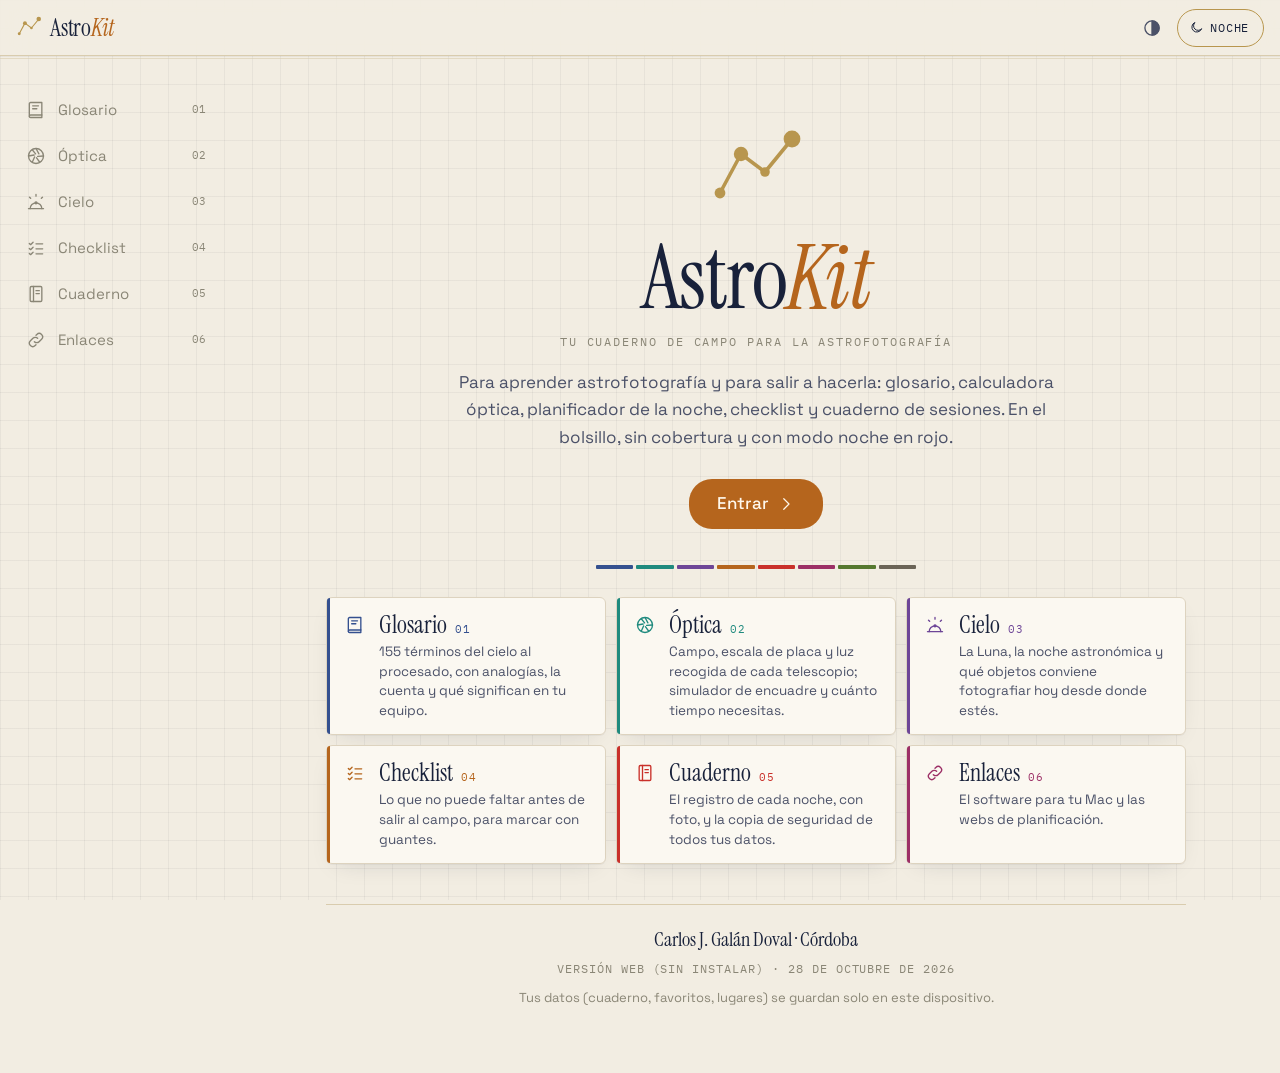
==== commit 6bc1c1d7: "Portada de AstroKit - Pantalla de inicio con logo grande, descripción, botón Entrar, mapa de los   s" ====
--- a/index.html
+++ b/index.html
@@ -79,7 +79,7 @@
   <div class="app">
     <!-- ===== CABECERA: siempre visible, con el botón de modo noche ===== -->
     <header class="cabecera">
-      <a class="marca" href="#glosario" aria-label="AstroKit, inicio">
+      <a class="marca" href="#portada" aria-label="AstroKit, portada">
         <svg class="marca__icono"><use href="#i-marca"/></svg>
         <span class="marca__texto">Astro<em>Kit</em></span>
       </a>
--- a/css/base.css
+++ b/css/base.css
@@ -270,3 +270,32 @@
   font-family: var(--f-cifra); font-size: 12px; color: var(--tinta-3);
   border: 1px dashed var(--filete); border-radius: 20px; padding: 4px 12px;
 }
+
+/* ---------- Aviso de actualización y novedades (js/actualizaciones.js) ---------- */
+.aviso-actualizacion {
+  position: fixed; z-index: 50;
+  left: var(--hueco); right: var(--hueco);
+  bottom: calc(var(--alto-nav) + var(--zona-segura-abajo) + 12px);
+  display: flex; align-items: center; gap: 12px;
+  padding: 12px 10px 12px 14px;
+  background: var(--superficie); color: var(--tinta);
+  border: 1px solid var(--acento); border-radius: var(--radio-g);
+  box-shadow: var(--sombra), 0 10px 30px -10px rgba(0, 0, 0, .35);
+  animation: entrada var(--t-media) var(--curva) both;
+}
+@media (min-width: 900px) {
+  .aviso-actualizacion { left: auto; right: 24px; bottom: 24px; max-width: 460px; }
+}
+.aviso-actualizacion__icono { color: var(--acento); display: grid; place-items: center; }
+.app .aviso-actualizacion__icono svg { width: 24px; height: 24px; }
+.aviso-actualizacion__texto { flex: 1; min-width: 0; display: flex; flex-direction: column; gap: 2px; font-size: 15px; line-height: 1.35; }
+.aviso-actualizacion__texto strong { font-weight: 500; }
+.aviso-actualizacion__texto small { font-size: 13px; color: var(--tinta-2); }
+.aviso-actualizacion__texto ul { margin: 4px 0 0 18px; font-size: 14px; color: var(--tinta-2); }
+.aviso-actualizacion__boton {
+  flex-shrink: 0; height: 40px; padding: 0 16px; border-radius: 20px;
+  background: var(--acento); color: var(--acento-texto); font-weight: 500; font-size: 15px;
+}
+.aviso-actualizacion--novedades { border-color: var(--filete); align-items: flex-start; }
+.aviso-actualizacion--novedades .aviso-actualizacion__icono { color: var(--b7); }
+:root[data-noche="si"] .aviso-actualizacion--novedades .aviso-actualizacion__icono { color: var(--acento); }
--- a/css/modulos.css
+++ b/css/modulos.css
@@ -666,3 +666,208 @@
 .boton-icono--peligro:hover { color: var(--b5); }
 .anadir { display: flex; gap: 8px; padding: 10px 12px 14px 18px; border-top: 1px dashed var(--borde); }
 .checklist__pie { display: flex; flex-wrap: wrap; gap: 10px; margin: 22px 0 8px; }
+
+/* ==========================================================================
+   CUADERNO
+   ========================================================================== */
+.estadisticas {
+  display: grid; grid-template-columns: repeat(3, 1fr); gap: 12px;
+  padding: 12px 0; margin-bottom: 18px;
+  border-top: 1px solid var(--filete); border-bottom: 1px solid var(--filete-suave);
+}
+.estadisticas > div { display: flex; flex-direction: column; }
+.estadisticas .lectura__cifra { font-size: clamp(19px, 5vw, 32px); white-space: nowrap; }
+
+.cuaderno__barra { display: flex; flex-wrap: wrap; gap: 10px; align-items: center; margin-bottom: 18px; }
+.boton-principal {
+  display: inline-flex; align-items: center; justify-content: center; gap: 8px;
+  height: 46px; padding: 0 22px; border-radius: 23px;
+  background: var(--acento); color: var(--acento-texto); border: 0;
+  font-size: 16px; font-weight: 500; text-decoration: none;
+  transition: filter var(--t-rapida);
+}
+.boton-principal:hover { filter: brightness(1.08); }
+.buscador--pequeno { flex: 1; min-width: 200px; margin: 0; }
+.buscador--pequeno input { height: 46px; }
+
+.sesiones { list-style: none; display: grid; gap: 10px; grid-template-columns: repeat(auto-fill, minmax(min(100%, 320px), 1fr)); }
+.sesion {
+  display: flex; gap: 14px; align-items: center; padding: 10px;
+  background: var(--superficie); border: 1px solid var(--borde); border-radius: var(--radio);
+  box-shadow: var(--sombra); text-decoration: none; color: inherit;
+  transition: border-color var(--t-rapida);
+}
+.sesion:hover { border-color: var(--filete); }
+.sesion__foto { flex-shrink: 0; width: 84px; height: 84px; border-radius: 4px; }
+.sesion__texto { display: flex; flex-direction: column; gap: 2px; min-width: 0; }
+.sesion__fecha { font-size: 11px; letter-spacing: .06em; color: var(--tinta-3); text-transform: uppercase; }
+.sesion__objeto { font-family: var(--f-titular); font-size: 24px; line-height: 1.05; }
+.sesion__meta { font-size: 13px; color: var(--tinta-2); }
+.sesion__estrellas { color: var(--acento); font-size: 13px; letter-spacing: 1px; }
+.sesion__estrellas span { color: var(--borde); }
+.sesion__estrellas--grande { font-size: 20px; margin-top: 8px; }
+
+/* Fotos: marco oscuro; de noche se pasan a monocromo rojo (sin verde ni azul) */
+.foto {
+  position: relative; overflow: hidden;
+  display: grid; place-items: center;
+  background: #05070d; color: #6c7180;
+}
+.foto img { width: 100%; height: 100%; object-fit: cover; display: block; }
+.app .foto svg { width: 30px; height: 30px; }
+:root[data-noche="si"] .foto { background: #000; color: var(--tinta-3); }
+:root[data-noche="si"] .foto img { filter: grayscale(1) brightness(.75); }
+:root[data-noche="si"] .foto:has(img)::after {
+  content: ""; position: absolute; inset: 0;
+  background: #ff0000; mix-blend-mode: multiply; pointer-events: none;
+}
+
+.copia { margin-top: 30px; }
+.copia__botones { display: flex; flex-wrap: wrap; gap: 10px; margin: 12px 0 8px; }
+.boton-archivo { cursor: pointer; }
+
+/* Ficha de sesión */
+.ficha-sesion { max-width: 760px; margin: 0 auto; }
+.ficha-sesion__foto { margin: 20px 0 6px; border-radius: var(--radio); max-height: 70vh; }
+.ficha-sesion__foto img { object-fit: contain; height: auto; max-height: 70vh; }
+.ficha-sesion__datos { display: grid; gap: 16px; margin-top: 20px; }
+@media (min-width: 700px) { .ficha-sesion__datos { grid-template-columns: 1fr 1fr; align-items: start; } }
+.ficha-sesion__datos .datos { font-size: 15px; gap: 6px 16px; }
+.ficha-sesion__notas { margin-top: 18px; padding: 14px 16px; border: 1px dashed var(--filete); border-radius: var(--radio); }
+.ficha-sesion__notas p { margin-top: 6px; line-height: 1.6; }
+.boton-marca { text-decoration: none; }
+.boton-marca--peligro:hover { border-color: var(--b5); color: var(--b5); }
+
+/* Formulario */
+.formulario-sesion .titular { margin: 4px 0 18px; }
+.formulario { display: grid; gap: 16px; }
+.formulario__rejilla { display: grid; gap: 14px; grid-template-columns: repeat(auto-fill, minmax(min(100%, 200px), 1fr)); }
+.campo--ancho { grid-column: span 2; }
+@media (max-width: 480px) { .campo--ancho { grid-column: auto; } }
+.campo__caja select {
+  flex: 1; min-width: 0; height: 44px; padding: 0 10px; font-size: 16px;
+  background: none; border: 0; outline: none; color: var(--tinta);
+}
+.campo__caja input[type="date"] { font-family: var(--f-cifra); padding-right: 10px; }
+.campo textarea {
+  width: 100%; padding: 10px 12px; font-size: 16px; line-height: 1.5; resize: vertical;
+  background: var(--fondo); color: var(--tinta); border: 1px solid var(--borde); border-radius: var(--radio);
+}
+.campo textarea:focus { outline: none; border-color: var(--acento); }
+.campo__error { color: var(--b5); }
+:root[data-noche="si"] .campo__error { color: var(--acento); }
+
+.valoracion { border: 0; padding: 0; margin: 0; display: flex; align-items: center; gap: 2px; }
+.valoracion legend { margin-bottom: 4px; }
+.valoracion label { cursor: pointer; }
+.valoracion input { position: absolute; opacity: 0; width: 1px; height: 1px; }
+.valoracion span { font-size: 30px; line-height: 1; color: var(--borde); padding: 0 2px; transition: color var(--t-rapida); }
+/* Truco CSS: se iluminan la estrella elegida y todas las anteriores */
+.valoracion:has(input:checked) label span { color: var(--acento); }
+.valoracion label:has(input:checked) ~ label span { color: var(--borde); }
+.valoracion input:focus-visible + span { outline: 2px solid var(--acento); border-radius: 4px; }
+
+.foto-campo__fila { display: flex; gap: 14px; align-items: center; margin-top: 6px; flex-wrap: wrap; }
+.foto-campo__vista { width: 120px; height: 120px; border-radius: var(--radio); }
+.foto-campo__botones { display: flex; flex-direction: column; gap: 8px; align-items: flex-start; flex: 1; min-width: 180px; }
+.formulario__botones { display: flex; flex-wrap: wrap; gap: 10px; align-items: center; }
+.formulario__botones .boton-sec { display: inline-flex; align-items: center; text-decoration: none; height: 46px; }
+
+/* ---------- Glosario · "Ver también" ---------- */
+.ver-tambien { margin: 0 0 30px; }
+.ver-tambien .etiqueta { display: block; margin-bottom: 10px; }
+.ver-tambien__lista { list-style: none; display: grid; gap: 8px; grid-template-columns: repeat(auto-fill, minmax(min(100%, 200px), 1fr)); }
+.relacionado {
+  display: flex; flex-direction: column; gap: 2px; height: 100%;
+  padding: 10px 12px 11px 14px; position: relative;
+  background: var(--superficie); border: 1px solid var(--borde); border-radius: var(--radio);
+  text-decoration: none; color: var(--tinta);
+  transition: border-color var(--t-rapida), transform var(--t-rapida);
+}
+.relacionado::before { content: ""; position: absolute; left: 0; top: 8px; bottom: 8px; width: 2px; background: var(--color); }
+.relacionado:hover { border-color: color-mix(in srgb, var(--color) 55%, var(--borde)); transform: translateY(-1px); }
+.relacionado__bloque { font-size: 10px; letter-spacing: .1em; text-transform: uppercase; color: var(--color); }
+.relacionado__nombre { font-family: var(--f-titular); font-size: 19px; line-height: 1.15; }
+
+/* ==========================================================================
+   ENLACES
+   ========================================================================== */
+.aviso-red {
+  display: flex; align-items: center; gap: 10px; margin-bottom: 20px; padding: 12px 14px;
+  border: 1px dashed var(--acento); border-radius: var(--radio); color: var(--acento); font-size: 15px;
+}
+.grupo-enlaces { margin-bottom: 32px; }
+.grupo-enlaces__cabecera { margin-bottom: 12px; }
+.grupo-enlaces__cabecera .panel__titulo { margin-bottom: 4px; }
+.grupo-enlaces .panel__num { color: var(--color); }
+.enlaces__lista { list-style: none; display: grid; gap: 10px; grid-template-columns: repeat(auto-fill, minmax(min(100%, 290px), 1fr)); }
+.enlace {
+  position: relative; height: 100%;
+  display: flex; flex-direction: column; gap: 6px;
+  padding: 14px 16px 12px 18px;
+  background: var(--superficie); border: 1px solid var(--borde); border-radius: var(--radio);
+  box-shadow: var(--sombra); text-decoration: none; color: var(--tinta);
+  transition: border-color var(--t-rapida), transform var(--t-rapida);
+}
+.enlace::before { content: ""; position: absolute; left: 0; top: 0; bottom: 0; width: 3px; background: var(--color); border-radius: var(--radio) 0 0 var(--radio); }
+.enlace:hover { border-color: color-mix(in srgb, var(--color) 55%, var(--borde)); transform: translateY(-1px); }
+.enlace__cabecera { display: flex; justify-content: space-between; align-items: center; gap: 8px; }
+.enlace__nombre { font-family: var(--f-titular); font-size: 24px; line-height: 1.1; }
+.app .enlace__flecha { width: 18px; height: 18px; color: var(--tinta-3); transition: transform var(--t-rapida), color var(--t-rapida); }
+.enlace:hover .enlace__flecha { transform: translateX(3px); color: var(--color); }
+.enlace__texto { flex: 1; font-size: 14px; line-height: 1.5; color: var(--tinta-2); }
+.enlace__texto em { color: var(--tinta); }
+.enlace__etiquetas { display: flex; flex-wrap: wrap; gap: 5px; }
+.etiqueta-nivel, .etiqueta-plataforma {
+  font-family: var(--f-cifra); font-size: 10.5px; letter-spacing: .04em;
+  padding: 2px 8px; border-radius: 10px; border: 1px solid var(--borde); color: var(--tinta-2);
+}
+.etiqueta-nivel--empezar { background: var(--color); border-color: var(--color); color: var(--fondo); }
+.enlace__dominio { font-size: 11px; color: var(--tinta-3); }
+
+/* Enlaces · versión instalada */
+.version-app { margin-top: 18px; padding: 14px 16px; border: 1px solid var(--borde); border-radius: var(--radio); background: var(--superficie); }
+.version-app .etiqueta { display: block; margin-bottom: 4px; }
+.version-app p { margin-bottom: 10px; color: var(--tinta-2); }
+
+/* ==========================================================================
+   PORTADA
+   ========================================================================== */
+.portada { max-width: 860px; margin: 0 auto; padding-top: 4vh; }
+.portada__cabecera { text-align: center; display: flex; flex-direction: column; align-items: center; gap: 10px; }
+.app svg.portada__logo { width: 96px; height: 96px; color: var(--filete); stroke: currentColor; stroke-width: 1.2; fill: none; stroke-linecap: round; stroke-linejoin: round; }
+.portada__titulo { font-family: var(--f-titular); font-weight: 400; font-size: clamp(56px, 12vw, 88px); line-height: 1; letter-spacing: -.02em; margin-top: 4px; }
+.portada__titulo em { font-style: italic; color: var(--acento); }
+.portada__lema { font-family: var(--f-cifra); font-size: 12px; letter-spacing: .16em; text-transform: uppercase; color: var(--tinta-3); }
+.portada__descripcion { max-width: 56ch; font-size: 17px; line-height: 1.6; color: var(--tinta-2); margin-top: 8px; }
+.portada__entrar { margin-top: 18px; height: 50px; padding: 0 28px; font-size: 17px; }
+.app .portada__entrar svg { width: 18px; height: 18px; }
+.portada__espectro { max-width: 320px; margin: 36px auto 28px; }
+
+.portada__secciones { list-style: none; display: grid; gap: 10px; grid-template-columns: repeat(auto-fill, minmax(min(100%, 250px), 1fr)); }
+.seccion {
+  position: relative; height: 100%;
+  display: flex; align-items: flex-start; gap: 14px;
+  padding: 14px 16px 14px 18px;
+  background: var(--superficie); border: 1px solid var(--borde); border-radius: var(--radio);
+  box-shadow: var(--sombra); text-decoration: none; color: var(--tinta);
+  transition: border-color var(--t-rapida), transform var(--t-rapida);
+}
+.seccion::before { content: ""; position: absolute; left: 0; top: 0; bottom: 0; width: 3px; background: var(--color); border-radius: var(--radio) 0 0 var(--radio); }
+.seccion:hover { border-color: color-mix(in srgb, var(--color) 55%, var(--borde)); transform: translateY(-1px); }
+.app .seccion__icono { flex-shrink: 0; width: 26px; height: 26px; color: var(--color); margin-top: 3px; }
+.seccion__nombre { display: flex; align-items: baseline; gap: 8px; font-family: var(--f-titular); font-size: 24px; line-height: 1.05; }
+.seccion__num { font-size: 11px; letter-spacing: .1em; color: var(--color); }
+.seccion__texto { display: block; font-size: 13.5px; line-height: 1.45; color: var(--tinta-2); margin-top: 5px; }
+.seccion__cuerpo { display: flex; flex-direction: column; min-width: 0; }
+
+.portada__pie { text-align: center; margin-top: 40px; padding-top: 18px; border-top: 1px solid var(--filete-suave); display: grid; gap: 4px; }
+.portada__autor { font-family: var(--f-titular); font-size: 20px; }
+.portada__version { font-size: 12px; letter-spacing: .08em; text-transform: uppercase; color: var(--tinta-3); }
+.portada__pie .nota { margin-top: 6px; }
+
+/* En la portada, la propia página ya es el índice: la barra inferior sobra en el móvil */
+@media (max-width: 899px) {
+  body.en-portada .navegacion { display: none; }
+  body.en-portada .app { padding-bottom: 24px; }
+}
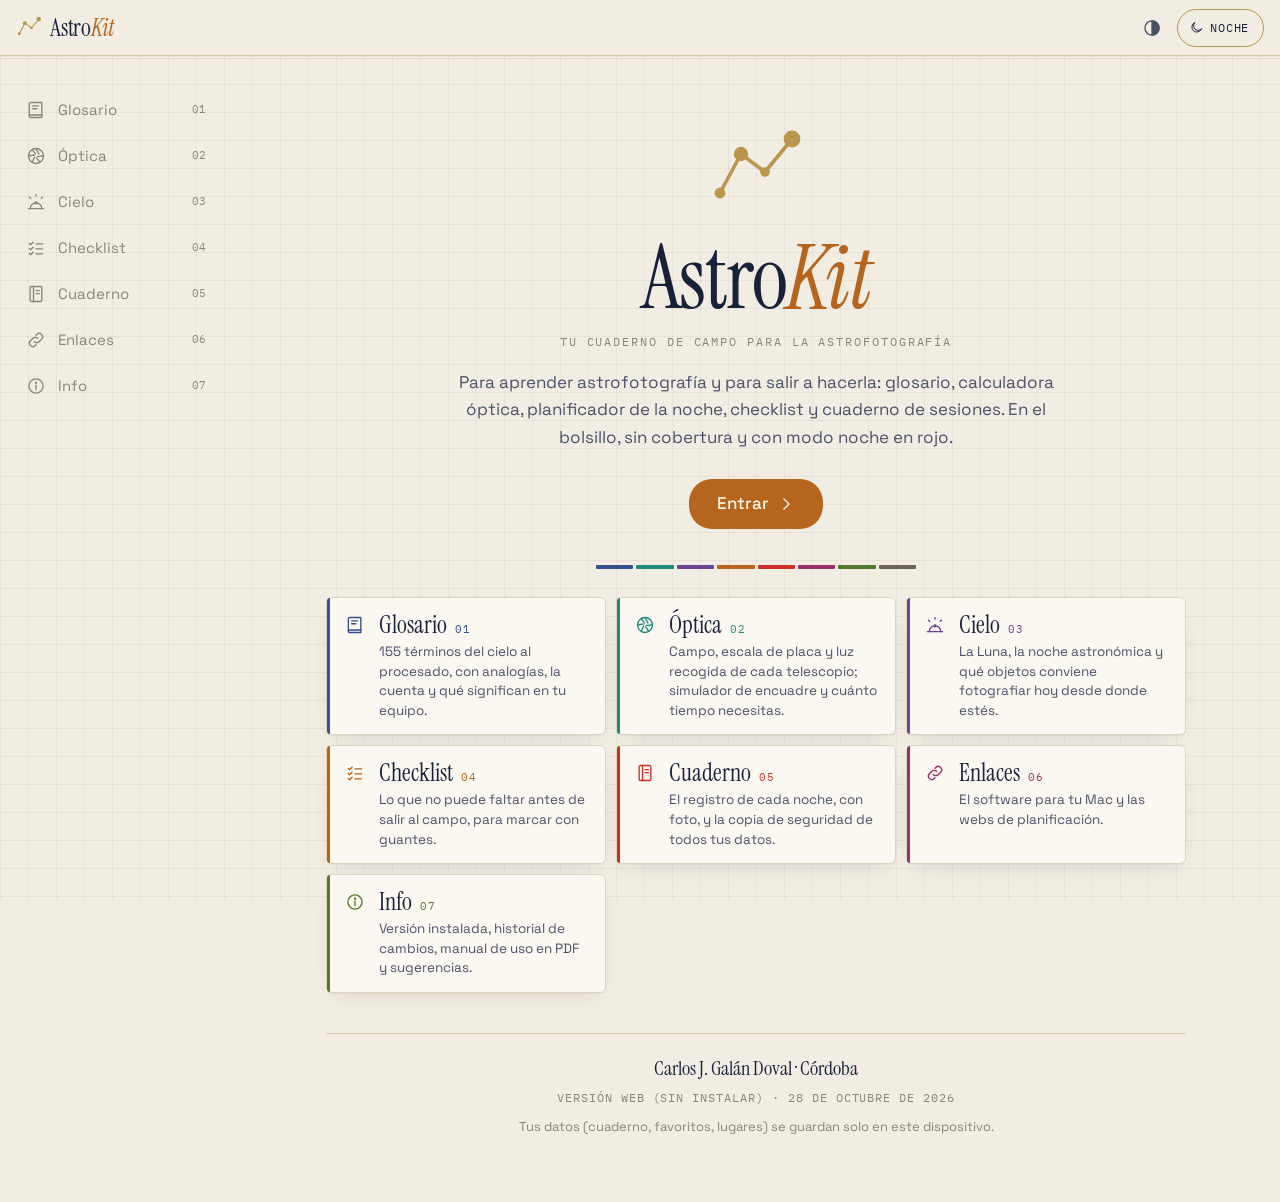
==== commit 5f9b3e32: "Pestaña Info: acerca de, control de versiones y ayuda con manual en PDF - Módulo Info (07): descripc" ====
--- a/index.html
+++ b/index.html
@@ -66,6 +66,7 @@
       <symbol id="i-sig" viewBox="0 0 24 24"><path d="M9 5l7 7-7 7"/></symbol>
       <symbol id="i-arriba" viewBox="0 0 24 24"><path d="M5 15l7-7 7 7"/></symbol>
       <symbol id="i-abajo" viewBox="0 0 24 24"><path d="M5 9l7 7 7-7"/></symbol>
+      <symbol id="i-info" viewBox="0 0 24 24"><circle cx="12" cy="12" r="8.5"/><path d="M12 11v5.5"/><circle cx="12" cy="8" r=".6" fill="currentColor"/></symbol>
       <symbol id="i-cerrar" viewBox="0 0 24 24"><path d="M6 6l12 12M18 6L6 18"/></symbol>
       <symbol id="i-telescopio" viewBox="0 0 24 24"><path d="M3.5 11.5l13-5 2 5-13 5-2-5Z"/><path d="M16.5 6.5l3-1 2 5-3 1M10 15l-3 6M12 14.3l3 6.7"/></symbol>
       <!-- Marca de AstroKit: una pequeña constelación -->
--- a/css/base.css
+++ b/css/base.css
@@ -299,3 +299,9 @@
 .aviso-actualizacion--novedades { border-color: var(--filete); align-items: flex-start; }
 .aviso-actualizacion--novedades .aviso-actualizacion__icono { color: var(--b7); }
 :root[data-noche="si"] .aviso-actualizacion--novedades .aviso-actualizacion__icono { color: var(--acento); }
+
+/* Con siete pestañas, en móviles estrechos la etiqueta va un punto más pequeña y sin separación extra */
+@media (max-width: 420px) {
+  .nav__enlace { font-size: 9.5px; letter-spacing: 0; }
+  .navegacion { padding-left: 0; padding-right: 0; }
+}
--- a/css/modulos.css
+++ b/css/modulos.css
@@ -825,11 +825,6 @@
 .etiqueta-nivel--empezar { background: var(--color); border-color: var(--color); color: var(--fondo); }
 .enlace__dominio { font-size: 11px; color: var(--tinta-3); }
 
-/* Enlaces · versión instalada */
-.version-app { margin-top: 18px; padding: 14px 16px; border: 1px solid var(--borde); border-radius: var(--radio); background: var(--superficie); }
-.version-app .etiqueta { display: block; margin-bottom: 4px; }
-.version-app p { margin-bottom: 10px; color: var(--tinta-2); }
-
 /* ==========================================================================
    PORTADA
    ========================================================================== */
@@ -871,3 +866,40 @@
   body.en-portada .navegacion { display: none; }
   body.en-portada .app { padding-bottom: 24px; }
 }
+
+/* ==========================================================================
+   INFO Y AYUDA
+   ========================================================================== */
+.info__acerca { display: flex; gap: 20px; align-items: flex-start; }
+.app svg.info__logo { flex-shrink: 0; width: 64px; height: 64px; color: var(--filete); stroke: currentColor; stroke-width: 1.2; fill: none; stroke-linecap: round; stroke-linejoin: round; }
+@media (max-width: 520px) { .info__acerca { flex-direction: column; gap: 12px; } }
+.info__descripcion { font-size: 16px; line-height: 1.6; color: var(--tinta-2); margin-bottom: 12px; }
+.info__datos { font-size: 14px; }
+.info__datos a { color: var(--acento); }
+.info__creditos { margin-top: 14px; padding-top: 12px; border-top: 1px dashed var(--borde); }
+.info__creditos summary { cursor: pointer; font-size: 14px; color: var(--tinta-2); }
+.info__creditos ul { margin: 8px 0 0 18px; font-size: 13.5px; line-height: 1.5; color: var(--tinta-2); }
+
+.info__version { display: flex; flex-wrap: wrap; justify-content: space-between; align-items: center; gap: 12px; }
+.info__version .lectura__cifra { margin: 2px 0; }
+.info__subtitulo { display: block; margin: 20px 0 10px; padding-top: 14px; border-top: 1px dashed var(--borde); }
+.historial { list-style: none; display: grid; gap: 10px; }
+.historial__version { position: relative; padding: 10px 14px 10px 18px; border: 1px solid var(--borde); border-radius: var(--radio); background: var(--fondo); }
+.historial__version::before { content: ""; position: absolute; left: 0; top: 10px; bottom: 10px; width: 3px; background: var(--borde); }
+.historial__version.es-actual { border-color: var(--acento); background: var(--superficie); }
+.historial__version.es-actual::before { background: var(--acento); }
+.historial__cabecera { display: flex; justify-content: space-between; flex-wrap: wrap; gap: 4px 12px; margin-bottom: 4px; }
+.historial__numero { font-size: 14px; color: var(--tinta); text-transform: capitalize; }
+.historial__version.es-actual .historial__numero::after { content: " · instalada"; color: var(--acento); font-size: 11px; text-transform: none; }
+.historial__fecha { font-size: 12px; color: var(--tinta-3); }
+.historial__version ul { margin: 0 0 0 18px; font-size: 14px; line-height: 1.5; color: var(--tinta-2); }
+
+.ayuda { display: grid; gap: 14px; grid-template-columns: repeat(auto-fill, minmax(min(100%, 280px), 1fr)); }
+.ayuda__tarjeta { display: flex; flex-direction: column; gap: 6px; padding: 16px 18px; border: 1px solid var(--borde); border-radius: var(--radio); background: var(--fondo); }
+.app .ayuda__icono { width: 26px; height: 26px; color: var(--acento); margin-bottom: 4px; }
+.ayuda__tarjeta h3 { font-family: var(--f-titular); font-weight: 400; font-size: 24px; line-height: 1.05; }
+.ayuda__tarjeta p { font-size: 14.5px; line-height: 1.5; color: var(--tinta-2); }
+.ayuda__botones { display: flex; flex-wrap: wrap; gap: 8px; margin-top: 8px; }
+.ayuda__botones .boton-principal { height: 44px; padding: 0 18px; font-size: 15px; }
+.app .ayuda__botones svg { width: 17px; height: 17px; }
+.ayuda__botones .boton-sec { text-decoration: none; height: 44px; }
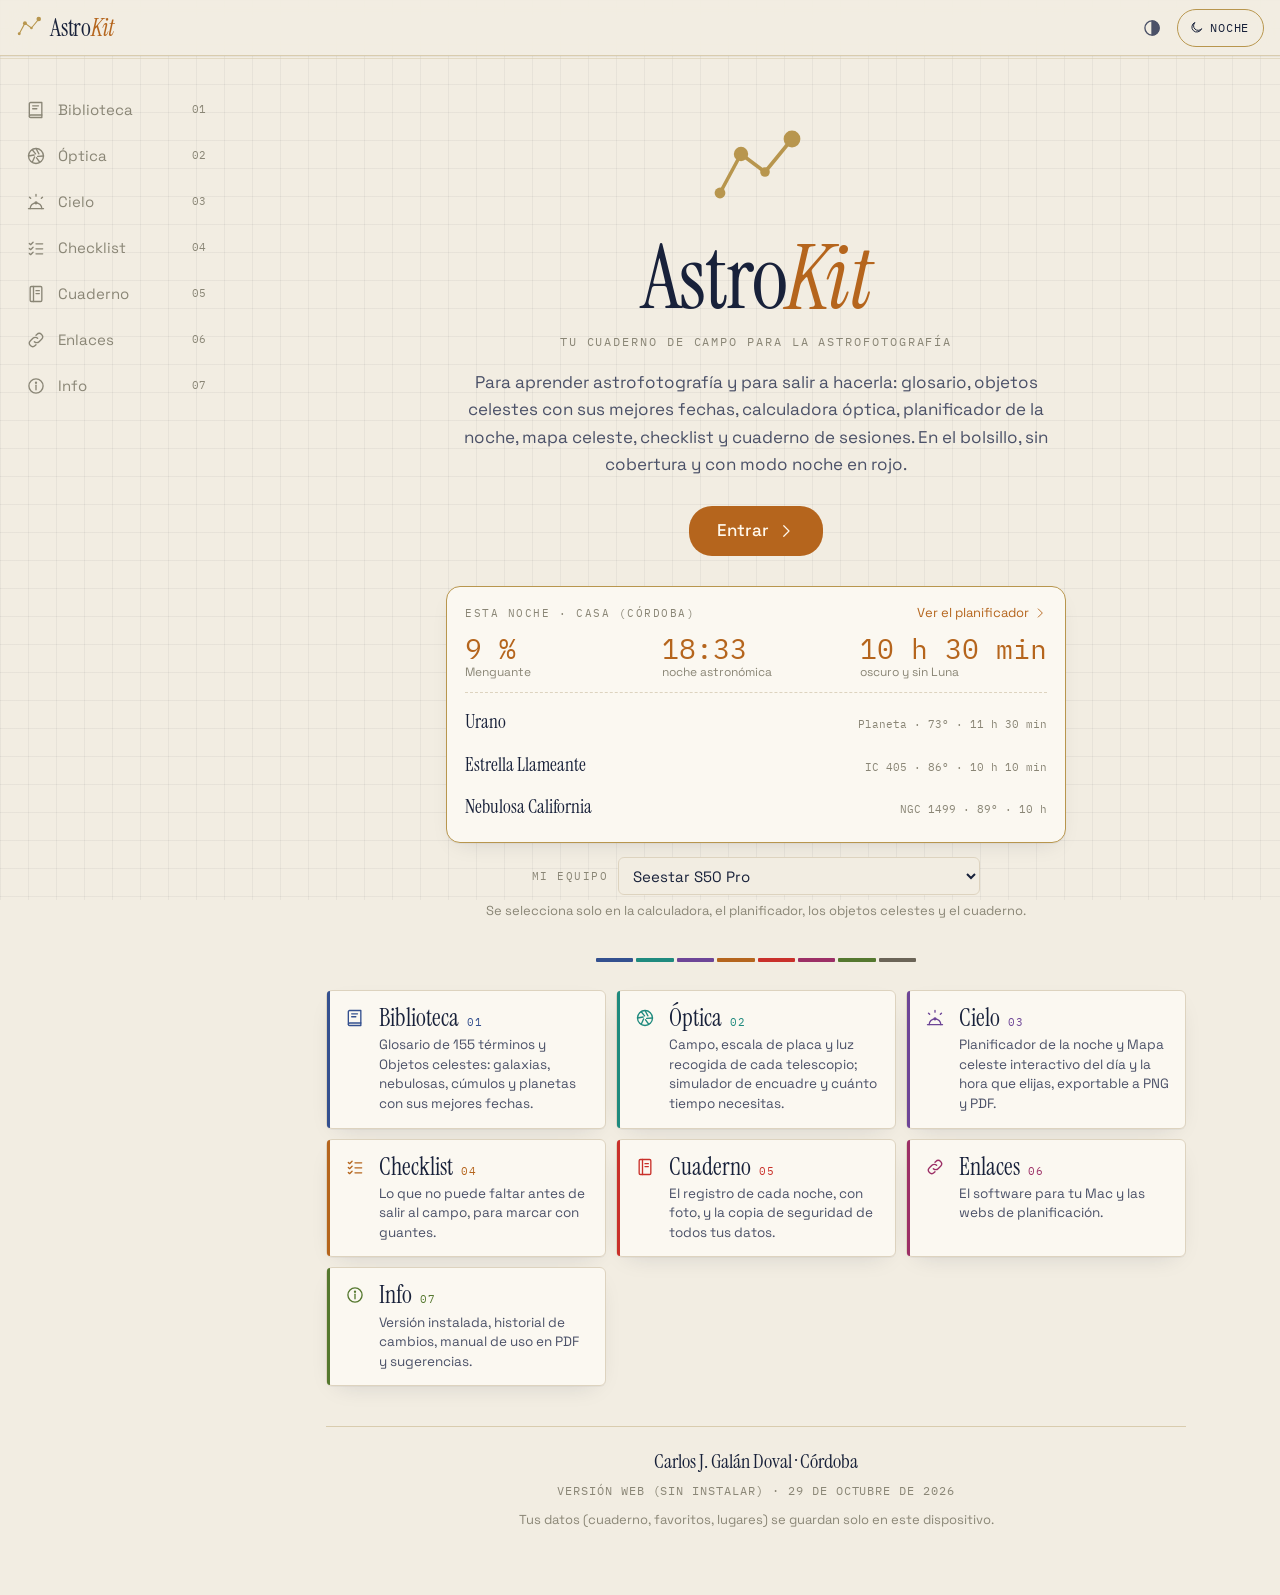
==== commit a35e4bc7: "Mi equipo con «Ninguno» y sincronizado, burbuja del mapa y sugerencias por WhatsApp - Mi equipo: «Ni" ====
--- a/index.html
+++ b/index.html
@@ -68,6 +68,9 @@
       <symbol id="i-abajo" viewBox="0 0 24 24"><path d="M5 9l7 7 7-7"/></symbol>
       <symbol id="i-info" viewBox="0 0 24 24"><circle cx="12" cy="12" r="8.5"/><path d="M12 11v5.5"/><circle cx="12" cy="8" r=".6" fill="currentColor"/></symbol>
       <symbol id="i-cerrar" viewBox="0 0 24 24"><path d="M6 6l12 12M18 6L6 18"/></symbol>
+      <symbol id="i-sobre" viewBox="0 0 24 24"><rect x="3" y="5.5" width="18" height="13" rx="1.5"/><path d="M3.5 6.5l8.5 6.5 8.5-6.5"/></symbol>
+      <!-- WhatsApp: bocadillo redondo con el auricular dentro -->
+      <symbol id="i-whatsapp" viewBox="0 0 24 24"><path d="M4 20.5l1.3-3.9A8.5 8.5 0 1 1 8.6 19.3L4 20.5Z"/><path d="M9.2 7.8c-.9.6-.9 1.9-.2 3.3a9 9 0 0 0 3.9 3.9c1.4.7 2.7.7 3.3-.2l.3-.6-2-1.1-.9.8a6 6 0 0 1-2.7-2.7l.8-.9-1.1-2-.6.3-.8-.8Z" fill="currentColor" stroke="none"/></symbol>
       <symbol id="i-telescopio" viewBox="0 0 24 24"><path d="M3.5 11.5l13-5 2 5-13 5-2-5Z"/><path d="M16.5 6.5l3-1 2 5-3 1M10 15l-3 6M12 14.3l3 6.7"/></symbol>
       <!-- Marca de AstroKit: una pequeña constelación -->
       <symbol id="i-marca" viewBox="0 0 32 32"><path d="M4 23L11 10l8 6 9-11" fill="none"/><g fill="currentColor" stroke="none"><circle cx="4" cy="23" r="1.8"/><circle cx="11" cy="10" r="2.4"/><circle cx="19" cy="16" r="1.6"/><circle cx="28" cy="5" r="2.8"/></g></symbol>
--- a/css/modulos.css
+++ b/css/modulos.css
@@ -376,6 +376,7 @@
   background: var(--fondo); color: var(--tinta);
   border: 1px solid var(--borde); border-radius: var(--radio);
 }
+.comparar select { min-width: 0; max-width: 100%; text-overflow: ellipsis; }   /* nombres largos sin desbordar */
 .boton-sec { display: inline-flex; align-items: center; gap: 8px; }
 .boton-sec:hover { border-color: var(--filete); }
 .app .boton-sec svg { width: 17px; height: 17px; }
@@ -903,3 +904,137 @@
 .ayuda__botones .boton-principal { height: 44px; padding: 0 18px; font-size: 15px; }
 .app .ayuda__botones svg { width: 17px; height: 17px; }
 .ayuda__botones .boton-sec { text-decoration: none; height: 44px; }
+
+/* ==========================================================================
+   PORTADA · «Esta noche» y «Mi equipo»
+   ========================================================================== */
+.esta-noche {
+  margin: 30px auto 0; max-width: 620px;
+  padding: 16px 18px; border: 1px solid var(--filete); border-radius: var(--radio-g);
+  background: var(--superficie); box-shadow: var(--sombra);
+}
+.esta-noche__cabecera { display: flex; justify-content: space-between; align-items: center; gap: 10px; flex-wrap: wrap; margin-bottom: 10px; }
+.esta-noche__mas { display: inline-flex; align-items: center; gap: 4px; font-size: 13px; color: var(--acento); text-decoration: none; }
+.app .esta-noche__mas svg { width: 14px; height: 14px; }
+.esta-noche__datos { display: grid; grid-template-columns: repeat(3, 1fr); gap: 10px; }
+.esta-noche__dato { display: flex; flex-direction: column; }
+.esta-noche__cifra { font-size: clamp(20px, 5vw, 28px); line-height: 1.1; color: var(--acento); }
+.esta-noche__texto { font-size: 12px; color: var(--tinta-3); line-height: 1.3; }
+.esta-noche__objetos { list-style: none; margin-top: 12px; padding-top: 10px; border-top: 1px dashed var(--borde); display: grid; gap: 4px; }
+.esta-noche__objetos a { display: flex; justify-content: space-between; align-items: baseline; gap: 10px; text-decoration: none; color: var(--tinta); padding: 4px 0; }
+.esta-noche__objeto { font-family: var(--f-titular); font-size: 19px; }
+.esta-noche__meta { font-size: 11px; color: var(--tinta-3); white-space: nowrap; }
+
+.mi-equipo-portada { max-width: 620px; margin: 14px auto 0; display: flex; flex-wrap: wrap; align-items: center; gap: 6px 14px; justify-content: center; }
+.mi-equipo { display: flex; align-items: center; gap: 10px; max-width: 100%; min-width: 0; }
+.mi-equipo .etiqueta { white-space: nowrap; }
+.mi-equipo select {
+  height: 38px; padding: 0 10px; font-size: 15px;
+  min-width: 0; max-width: 100%; text-overflow: ellipsis;   /* nombres largos: que no ensanchen la página */
+  background: var(--fondo); color: var(--tinta); border: 1px solid var(--borde); border-radius: var(--radio);
+}
+.info__equipo { margin-top: 14px; padding-top: 12px; border-top: 1px dashed var(--borde); }
+
+/* Glosario · botón Repasar favoritos */
+.boton-azar--fav[disabled] { opacity: .45; cursor: default; }
+.boton-azar--fav:not([disabled]) svg { color: var(--acento); }
+
+/* Cielo · vista Temporada */
+.temporada { list-style: none; display: grid; gap: 12px; margin-top: 12px; }
+.temporada__mes { background: var(--superficie); border: 1px solid var(--borde); border-radius: var(--radio); box-shadow: var(--sombra); padding: 12px 14px; }
+.temporada__cabecera { display: flex; flex-wrap: wrap; justify-content: space-between; align-items: baseline; gap: 4px 14px; margin-bottom: 8px; padding-bottom: 8px; border-bottom: 1px dashed var(--borde); }
+.temporada__nombre { font-family: var(--f-titular); font-size: 24px; text-transform: capitalize; }
+.temporada__lunas { display: flex; flex-wrap: wrap; gap: 4px 12px; font-size: 11px; color: var(--tinta-3); }
+.temporada__lunas span { display: inline-flex; align-items: center; gap: 4px; }
+.app .temporada__lunas svg { width: 13px; height: 13px; }
+.temporada__objetos { list-style: none; display: grid; gap: 4px; }
+.temporada__objetos li { display: grid; grid-template-columns: auto 1fr auto; gap: 10px; align-items: baseline; padding: 3px 0 3px 10px; border-left: 2px solid var(--color); }
+.temporada__catalogo { font-size: 11px; color: var(--color); }
+.temporada__objeto { font-family: var(--f-titular); font-size: 18px; }
+.temporada__dato { font-size: 11px; color: var(--tinta-3); white-space: nowrap; }
+@media (max-width: 480px) { .temporada__objetos li { grid-template-columns: 1fr auto; } .temporada__catalogo { display: none; } }
+
+/* ==========================================================================
+   PESTAÑAS DE SECCIÓN (Biblioteca: Glosario | Objetos · Cielo: Planificador | Mapa)
+   ========================================================================== */
+.pestanas {
+  display: inline-flex; gap: 2px; padding: 3px; margin-bottom: 18px;
+  background: var(--fondo-2); border: 1px solid var(--borde); border-radius: 22px;
+}
+.pestanas__pestana {
+  padding: 7px 16px; border-radius: 19px; font-size: 14px; text-decoration: none; color: var(--tinta-2);
+  transition: background var(--t-rapida), color var(--t-rapida);
+}
+.pestanas__pestana:hover { color: var(--tinta); }
+.pestanas__pestana[aria-current="page"] { background: var(--superficie); color: var(--tinta); box-shadow: var(--sombra); font-weight: 500; }
+
+/* ==========================================================================
+   OBJETOS CELESTES
+   ========================================================================== */
+.orden-objetos { display: flex; align-items: center; gap: 10px; margin: 4px 0 22px; }
+.orden-objetos select { height: 36px; padding: 0 10px; font-size: 15px; background: var(--fondo); color: var(--tinta); border: 1px solid var(--borde); border-radius: var(--radio); }
+.objeto-fechas { display: flex; flex-wrap: wrap; align-items: center; gap: 5px; margin-top: 8px; }
+.objeto-fechas .etiqueta { margin-right: 2px; }
+.fecha-chip { font-size: 11px; padding: 2px 8px; border-radius: 10px; background: color-mix(in srgb, var(--color) 14%, transparent); color: var(--tinta); }
+.ficha-objeto__datos { font-size: 15px; gap: 6px 16px; margin-bottom: 18px; }
+.ficha-objeto__fechas { margin-top: 24px; }
+.ficha-objeto__fechas .panel__titulo { margin-bottom: 6px; }
+.mejores-fechas { list-style: none; display: grid; gap: 8px; margin-top: 10px; }
+.mejores-fechas li {
+  display: grid; grid-template-columns: 1fr auto auto; align-items: center; gap: 6px 14px;
+  padding: 10px 12px 10px 16px; position: relative;
+  background: var(--superficie); border: 1px solid var(--borde); border-radius: var(--radio);
+}
+.mejores-fechas li::before { content: ""; position: absolute; left: 0; top: 10px; bottom: 10px; width: 3px; background: var(--color); }
+.mejores-fechas__dia { font-family: var(--f-titular); font-size: 20px; line-height: 1.1; }
+.mejores-fechas__dia::first-letter { text-transform: uppercase; }
+.mejores-fechas__dato { font-size: 12px; color: var(--tinta-3); }
+.mejores-fechas .boton-sec { text-decoration: none; height: 36px; font-size: 14px; }
+@media (max-width: 520px) { .mejores-fechas li { grid-template-columns: 1fr auto; } .mejores-fechas__dato { grid-column: 1; } }
+
+/* ==========================================================================
+   MAPA CELESTE
+   ========================================================================== */
+.mapa__controles { display: grid; gap: 12px; }
+.mapa__tiempo { display: flex; flex-wrap: wrap; align-items: center; gap: 6px; }
+.mapa__tiempo input {
+  height: 40px; padding: 0 10px; font-family: var(--f-cifra); font-size: 16px;
+  background: var(--fondo); color: var(--tinta); border: 1px solid var(--borde); border-radius: var(--radio);
+}
+.mapa__capas { margin: 0; }
+.mapa__marco {
+  position: relative; border-radius: var(--radio-g); overflow: hidden;
+  border: 1px solid var(--borde); background: #070b16; box-shadow: var(--sombra);
+}
+:root[data-noche="si"] .mapa__marco { background: #050000; }
+.mapa__lienzo { display: block; width: 100%; touch-action: none; cursor: grab; }
+.mapa__lienzo:active { cursor: grabbing; }
+.mapa__zoom { position: absolute; right: 10px; top: 10px; display: flex; flex-direction: column; gap: 6px; }
+.mapa__zoom .boton-icono {
+  width: 40px; height: 40px; font-size: 22px; line-height: 1;
+  background: color-mix(in srgb, var(--superficie) 88%, transparent); color: var(--tinta);
+  border: 1px solid var(--borde); box-shadow: var(--sombra);
+}
+.mapa__globo {
+  position: absolute; z-index: 3; max-width: 260px; pointer-events: auto;
+  display: flex; flex-direction: column; gap: 2px; padding: 9px 12px;
+  background: var(--superficie); color: var(--tinta); border: 1px solid var(--filete); border-radius: var(--radio);
+  box-shadow: var(--sombra), 0 8px 24px -10px rgba(0,0,0,.5); font-size: 13px; line-height: 1.35;
+}
+.mapa__globo strong { font-family: var(--f-titular); font-weight: 400; font-size: 19px; }
+.mapa__globo span { color: var(--tinta-2); }
+.mapa__globo a { color: var(--acento); font-size: 13px; margin-top: 3px; }
+.mapa__estado { margin: 10px 0 6px; }
+.mapa__pie { display: flex; flex-wrap: wrap; justify-content: space-between; align-items: center; gap: 10px; margin-bottom: 10px; }
+.mapa__leyenda { display: flex; flex-wrap: wrap; gap: 4px 14px; font-size: 12px; color: var(--tinta-3); }
+.mapa__leyenda span { display: inline-flex; align-items: center; gap: 6px; }
+.ley { display: inline-block; width: 13px; height: 13px; border: 1.5px solid #3fb3a5; }
+:root[data-noche="si"] .ley { border-color: var(--acento); }
+.ley--galaxia { border-radius: 50%; height: 7px; }
+.ley--nebulosa { border-radius: 1px; }
+.ley--abierto { border-radius: 50%; border-style: dotted; }
+.ley--globular { border-radius: 50%; background: linear-gradient(transparent 45%, #3fb3a5 45% 55%, transparent 55%), linear-gradient(90deg, transparent 45%, #3fb3a5 45% 55%, transparent 55%); }
+.ley--planeta { border-radius: 50%; border: 0; background: #e8d08f; }
+:root[data-noche="si"] .ley--planeta { background: var(--acento); }
+.mapa__exportar { display: flex; gap: 8px; }
+.ficha-objeto__datos { grid-template-columns: minmax(110px, 38%) minmax(0, 1fr); }
